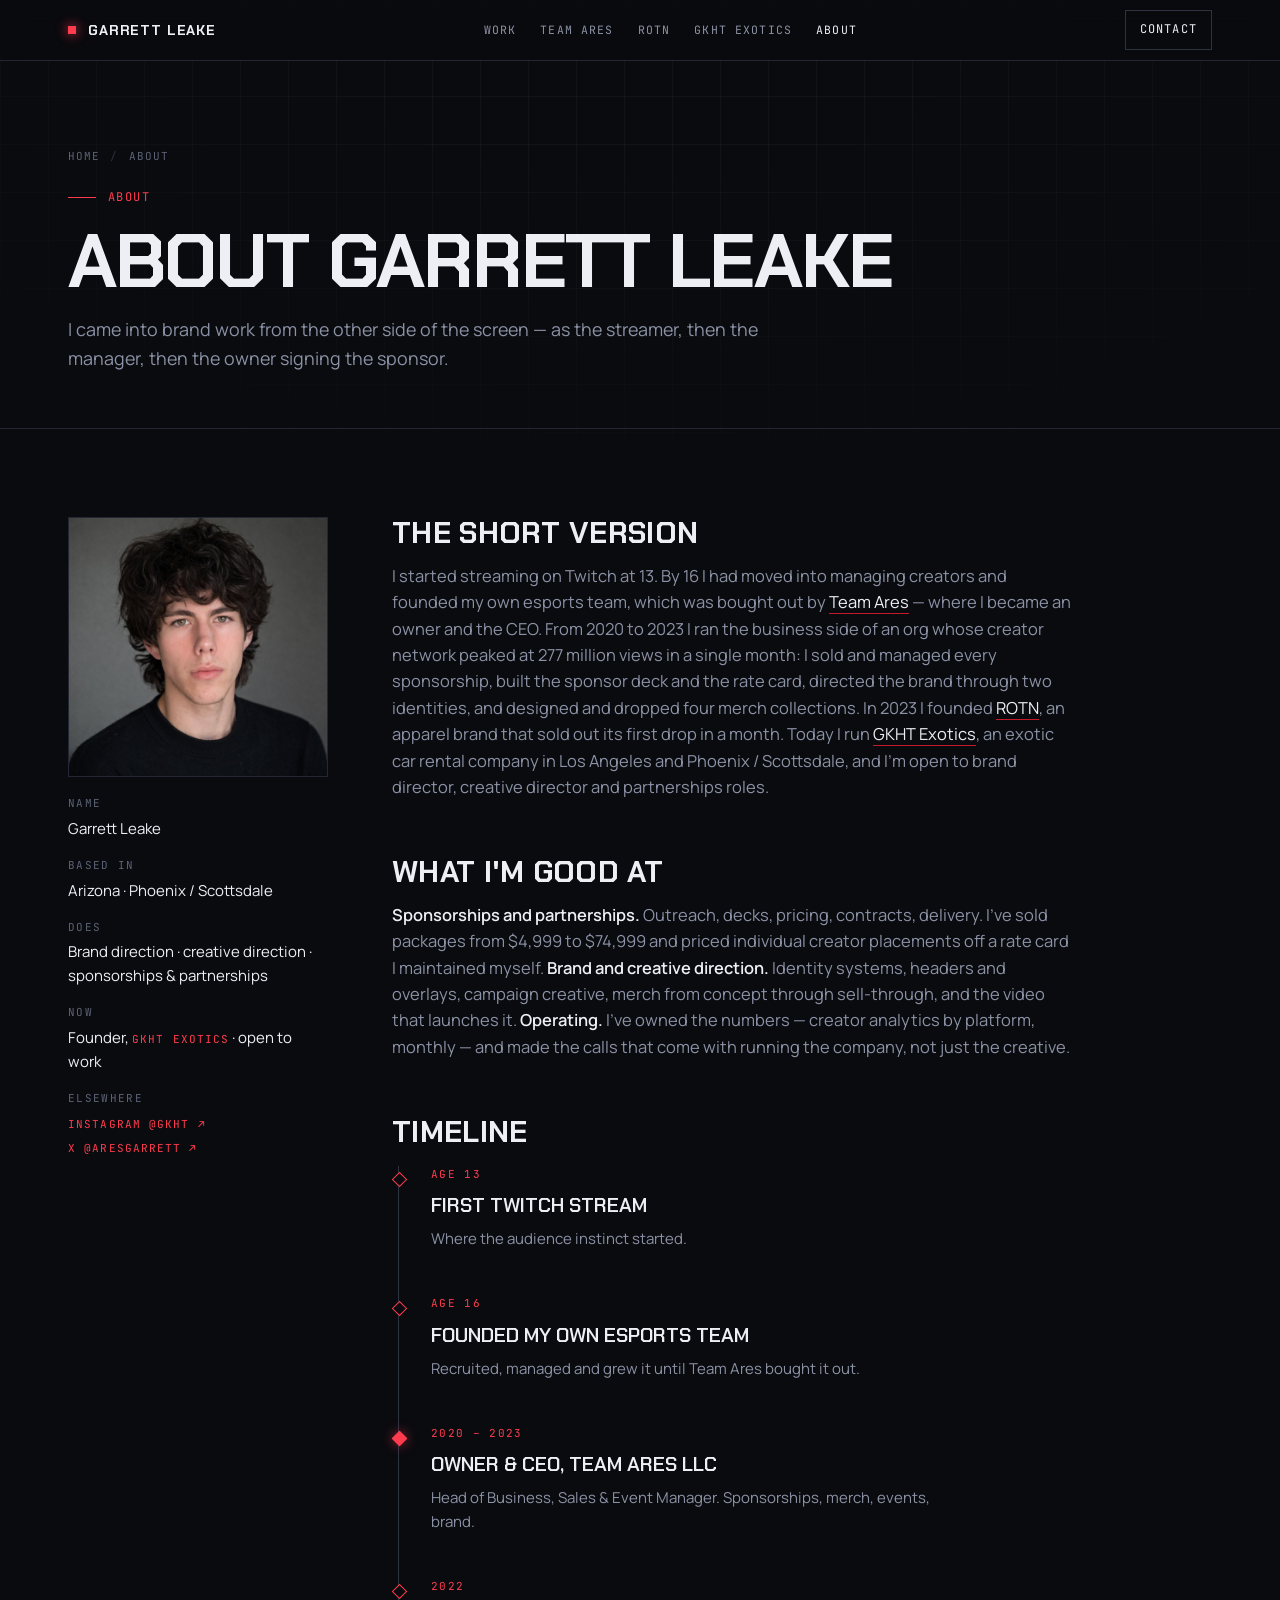
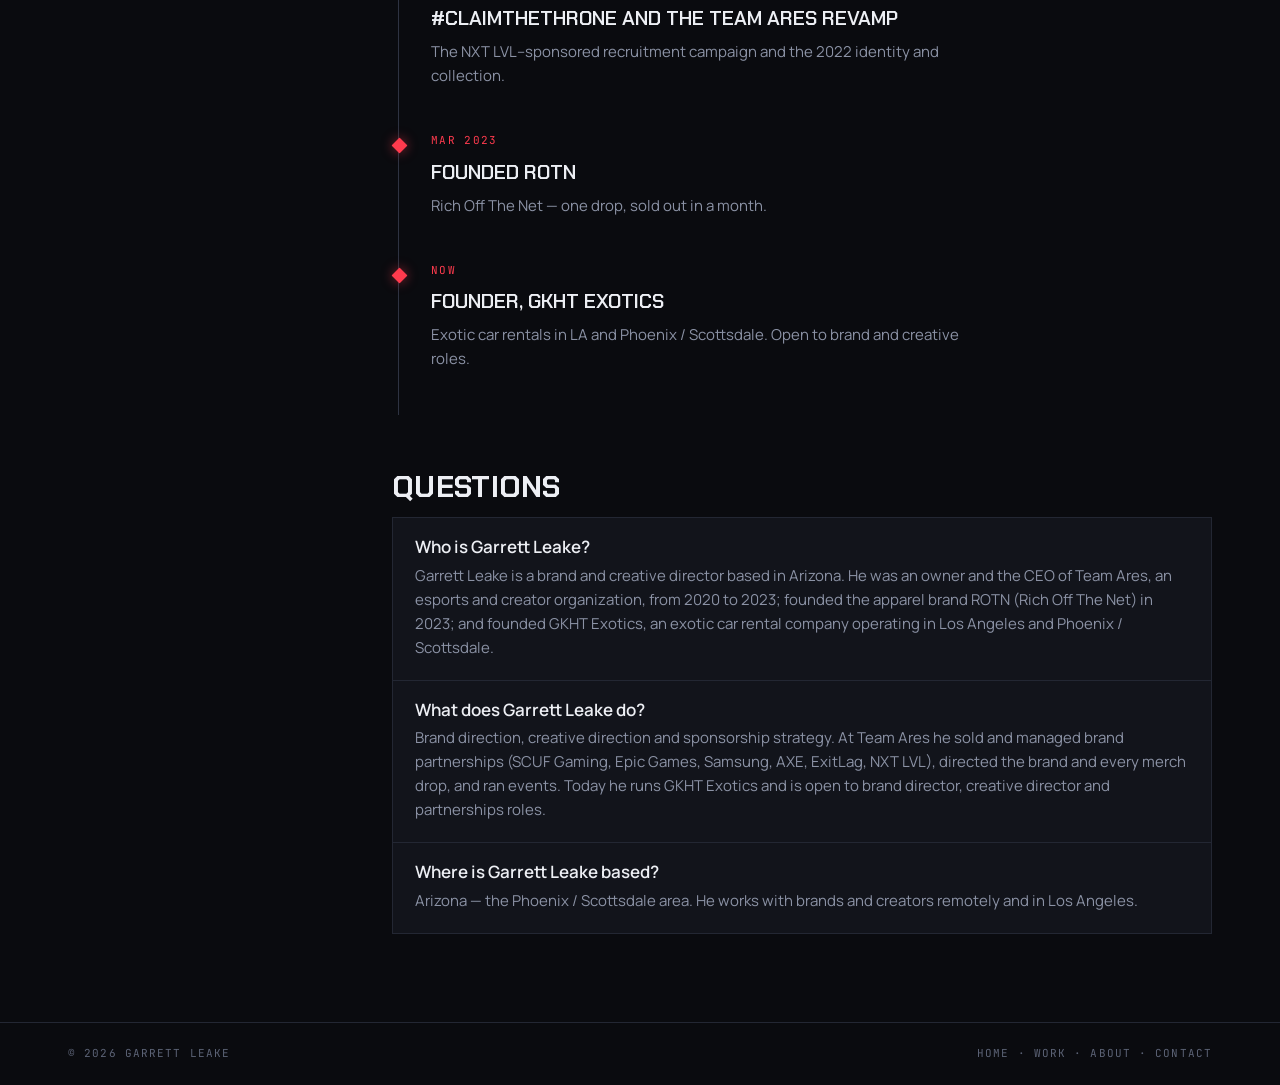
==== about/index.html @ 05ded7e9 "SEO pass: contact page rewrite + ContactPage schema, LinkedIn/Crunchbase in Person sameAs, GKHT site" ====
<!DOCTYPE html>
<html lang="en">
<head>
  <meta charset="UTF-8">
  <meta name="viewport" content="width=device-width, initial-scale=1.0, viewport-fit=cover">
  <title>About Garrett Leake — Brand Director, Arizona</title>
  <meta name="description" content="Garrett Leake streamed on Twitch at 13, founded an esports team at 16, and ran Team Ares as owner and CEO from 2020 to 2023. He runs GKHT Exotics from Arizona.">
  <link rel="canonical" href="https://garrettleake.com/about/">
  <meta name="theme-color" content="#0A0B0F">
  <meta name="color-scheme" content="dark">

  <link rel="icon" href="../favicon.ico" sizes="any">
  <link rel="icon" href="../favicon-32x32.png" type="image/png" sizes="32x32">
  <link rel="icon" href="../favicon-16x16.png" type="image/png" sizes="16x16">
  <link rel="apple-touch-icon" href="../apple-touch-icon.png" sizes="180x180">
  <link rel="manifest" href="../site.webmanifest">

  <meta property="og:title" content="About Garrett Leake — Brand Director, Arizona">
  <meta property="og:description" content="Garrett Leake streamed on Twitch at 13, founded an esports team at 16, and ran Team Ares as owner and CEO from 2020 to 2023. He runs GKHT Exotics from Arizona.">
  <meta property="og:type" content="website">
  <meta property="og:url" content="https://garrettleake.com/about/">
  <meta property="og:image" content="https://garrettleake.com/og-image.png">
  <meta property="og:image:width" content="1200">
  <meta property="og:image:height" content="630">
  <meta property="og:image:alt" content="Garrett Leake — Brand & Creative Director">
  <meta property="og:site_name" content="Garrett Leake">
  <meta name="twitter:card" content="summary_large_image">
  <meta name="twitter:image" content="https://garrettleake.com/og-image.png">
  <meta name="twitter:site" content="@aresgarrett">

  <link rel="preconnect" href="https://fonts.googleapis.com">
  <link rel="preconnect" href="https://fonts.gstatic.com" crossorigin>
  <link rel="stylesheet" href="https://fonts.googleapis.com/css2?family=Chakra+Petch:wght@500;600;700&family=Manrope:wght@400;500;600;700&family=JetBrains+Mono:wght@400;500&display=swap">
  <link rel="stylesheet" href="../styles.css">
  <script type="application/ld+json">{"@context": "https://schema.org", "@type": "Person", "@id": "https://garrettleake.com/#person", "name": "Garrett Leake", "url": "https://garrettleake.com/", "image": "https://garrettleake.com/img/garrett-leake.jpg", "jobTitle": "Brand & Creative Director", "description": "Garrett Leake is a brand and creative director from Arizona — former owner and CEO of Team Ares, founder of ROTN and GKHT Exotics. Open to work.", "worksFor": {"@type": "Organization", "name": "GKHT Exotics", "url": "https://gkhtexotics.com/"}, "alumniOf": {"@type": "Organization", "name": "Team Ares LLC"}, "address": {"@type": "PostalAddress", "addressRegion": "AZ", "addressCountry": "US"}, "email": "mailto:support@wolfpog.com", "knowsAbout": ["brand direction", "creative direction", "sponsorship management", "influencer marketing", "esports", "merchandise", "apparel", "creator networks", "Team Ares", "ROTN", "GKHT Exotics"], "sameAs": ["https://www.instagram.com/gkht/", "https://x.com/aresgarrett", "https://gkhtexotics.com/", "https://www.linkedin.com/in/garrett-leake-333968214/", "https://www.crunchbase.com/person/garrett-leake"], "homeLocation": {"@type": "Place", "name": "Scottsdale, Arizona"}}</script>
  <script type="application/ld+json">{"@context": "https://schema.org", "@type": "FAQPage", "mainEntity": [{"@type": "Question", "name": "Who is Garrett Leake?", "acceptedAnswer": {"@type": "Answer", "text": "Garrett Leake is a brand and creative director based in Arizona. He was an owner and the CEO of Team Ares, an esports and creator organization, from 2020 to 2023; founded the apparel brand ROTN (Rich Off The Net) in 2023; and founded GKHT Exotics, an exotic car rental company operating in Los Angeles and Phoenix / Scottsdale."}}, {"@type": "Question", "name": "What does Garrett Leake do?", "acceptedAnswer": {"@type": "Answer", "text": "Brand direction, creative direction and sponsorship strategy. At Team Ares he sold and managed brand partnerships (SCUF Gaming, Epic Games, Samsung, AXE, ExitLag, NXT LVL), directed the brand and every merch drop, and ran events. Today he runs GKHT Exotics and is open to brand director, creative director and partnerships roles."}}, {"@type": "Question", "name": "Where is Garrett Leake based?", "acceptedAnswer": {"@type": "Answer", "text": "Arizona — the Phoenix / Scottsdale area. He works with brands and creators remotely and in Los Angeles."}}]}</script>
  <script type="application/ld+json">{"@context": "https://schema.org", "@type": "BreadcrumbList", "itemListElement": [{"@type": "ListItem", "position": 1, "name": "Home", "item": "https://garrettleake.com/"}, {"@type": "ListItem", "position": 2, "name": "About", "item": "https://garrettleake.com/about/"}]}</script>
  </head>
<body>
<nav class="nav" aria-label="Primary">
  <div class="wrap">
    <a class="brand" href="../"><span class="dot"></span>Garrett Leake</a>
    <div class="nav-links">
      <a href="../work/">Work</a>
      <a href="../work/team-ares/">Team Ares</a>
      <a href="../work/rotn/">ROTN</a>
      <a href="../work/gkht-exotics/">GKHT Exotics</a>
      <a href="../about/" class="current">About</a>
    </div>
    <a class="nav-cta" href="../contact/">Contact</a>
  </div>
</nav>
<header class="page-hero">
  <div class="wrap">
    <nav class="crumbs" aria-label="Breadcrumb"><a href="../">Home</a> <span class="sep">/</span> <span aria-current="page">About</span></nav>
    <p class="eyebrow">About</p>
    <h1>About Garrett Leake</h1>
    <p class="intro">I came into brand work from the other side of the screen — as the streamer, then the manager, then the owner signing the sponsor.</p>
  </div>
</header>
<main class="page-body">
  <div class="wrap">

<div class="dossier">
  <aside class="rail">
    <figure class="portrait" id="portrait">
      <img src="../img/garrett-leake.jpg" alt="Garrett Leake — headshot" width="1200" height="1200" loading="lazy">
    </figure>
    <dl>
      <div><dt>Name</dt><dd>Garrett Leake</dd></div>
      <div><dt>Based in</dt><dd>Arizona · Phoenix / Scottsdale</dd></div>
      <div><dt>Does</dt><dd>Brand direction · creative direction · sponsorships &amp; partnerships</dd></div>
      <div><dt>Now</dt><dd>Founder, <a class="xlink" href="../work/gkht-exotics/">GKHT Exotics</a> · open to work</dd></div>
      <div><dt>Elsewhere</dt><dd><a class="xlink" href="https://www.instagram.com/gkht/" target="_blank" rel="me noopener">Instagram @gkht ↗</a><br><a class="xlink" href="https://x.com/aresgarrett" target="_blank" rel="me noopener">X @aresgarrett ↗</a></dd></div>
    </dl>
  </aside>
  <div class="prose">
    <h2>The short version</h2>
    <p>I started streaming on Twitch at 13. By 16 I had moved into managing creators and founded my own esports team, which was bought out by <a href="../work/team-ares/">Team Ares</a> — where I became an owner and the CEO. From 2020 to 2023 I ran the business side of an org whose creator network peaked at 277 million views in a single month: I sold and managed every sponsorship, built the sponsor deck and the rate card, directed the brand through two identities, and designed and dropped four merch collections. In 2023 I founded <a href="../work/rotn/">ROTN</a>, an apparel brand that sold out its first drop in a month. Today I run <a href="../work/gkht-exotics/">GKHT Exotics</a>, an exotic car rental company in Los Angeles and Phoenix / Scottsdale, and I'm open to brand director, creative director and partnerships roles.</p>

    <h2>What I'm good at</h2>
    <p><strong>Sponsorships and partnerships.</strong> Outreach, decks, pricing, contracts, delivery. I've sold packages from $4,999 to $74,999 and priced individual creator placements off a rate card I maintained myself. <strong>Brand and creative direction.</strong> Identity systems, headers and overlays, campaign creative, merch from concept through sell-through, and the video that launches it. <strong>Operating.</strong> I've owned the numbers — creator analytics by platform, monthly — and made the calls that come with running the company, not just the creative.</p>

    <h2>Timeline</h2>
    <div class="timeline">
      <div class="tl"><div class="y">Age 13</div><div class="h">First Twitch stream</div><p class="p">Where the audience instinct started.</p></div>
      <div class="tl"><div class="y">Age 16</div><div class="h">Founded my own esports team</div><p class="p">Recruited, managed and grew it until Team Ares bought it out.</p></div>
      <div class="tl major"><div class="y">2020 – 2023</div><div class="h">Owner &amp; CEO, Team Ares LLC</div><p class="p">Head of Business, Sales &amp; Event Manager. Sponsorships, merch, events, brand.</p></div>
      <div class="tl"><div class="y">2022</div><div class="h">#ClaimTheThrone and the Team Ares revamp</div><p class="p">The NXT LVL–sponsored recruitment campaign and the 2022 identity and collection.</p></div>
      <div class="tl major"><div class="y">Mar 2023</div><div class="h">Founded ROTN</div><p class="p">Rich Off The Net — one drop, sold out in a month.</p></div>
      <div class="tl major"><div class="y">Now</div><div class="h">Founder, GKHT Exotics</div><p class="p">Exotic car rentals in LA and Phoenix / Scottsdale. Open to brand and creative roles.</p></div>
    </div>

    <h2>Questions</h2>
    <div class="faq">
<div class="faq-item"><h3>Who is Garrett Leake?</h3><p>Garrett Leake is a brand and creative director based in Arizona. He was an owner and the CEO of Team Ares, an esports and creator organization, from 2020 to 2023; founded the apparel brand ROTN (Rich Off The Net) in 2023; and founded GKHT Exotics, an exotic car rental company operating in Los Angeles and Phoenix / Scottsdale.</p></div>
<div class="faq-item"><h3>What does Garrett Leake do?</h3><p>Brand direction, creative direction and sponsorship strategy. At Team Ares he sold and managed brand partnerships (SCUF Gaming, Epic Games, Samsung, AXE, ExitLag, NXT LVL), directed the brand and every merch drop, and ran events. Today he runs GKHT Exotics and is open to brand director, creative director and partnerships roles.</p></div>
<div class="faq-item"><h3>Where is Garrett Leake based?</h3><p>Arizona — the Phoenix / Scottsdale area. He works with brands and creators remotely and in Los Angeles.</p></div>
</div>
  </div>
</div>

  </div>
</main>
<footer>
  <div class="wrap">
    <span>© <span class="js-year">2026</span> Garrett Leake</span>
    <span><a href="../">Home</a> · <a href="../work/">Work</a> · <a href="../about/">About</a> · <a href="../contact/">Contact</a></span>
  </div>
</footer>
<script>
(function(){
  var lb=null;
  function openLB(src,cap){closeLB();lb=document.createElement('div');lb.className='lb';lb.setAttribute('role','dialog');lb.setAttribute('aria-label',cap||'Image');
    var im=new Image();im.src=src;im.alt=cap||'';var c=document.createElement('div');c.className='cap';c.textContent=cap||'';
    var x=document.createElement('button');x.className='x';x.textContent='CLOSE  ✕';x.type='button';lb.appendChild(im);lb.appendChild(c);lb.appendChild(x);
    lb.addEventListener('click',closeLB);document.body.appendChild(lb);document.body.style.overflow='hidden';x.focus();}
  function closeLB(){if(lb){lb.remove();lb=null;document.body.style.overflow='';}}
  document.addEventListener('click',function(e){var img=e.target.closest('img[data-lb]');if(img){e.preventDefault();openLB(img.currentSrc||img.src,img.getAttribute('data-lb'));}});
  document.addEventListener('keydown',function(e){if(e.key==='Escape')closeLB();});
  document.querySelectorAll('img[data-lb]').forEach(function(i){i.setAttribute('tabindex','0');i.setAttribute('role','button');
    i.addEventListener('keydown',function(e){if(e.key==='Enter'||e.key===' '){e.preventDefault();openLB(i.currentSrc||i.src,i.getAttribute('data-lb'));}});});
})();
</script>
<script>
(function(){var y=String(new Date().getFullYear());document.querySelectorAll('.js-year').forEach(function(el){if(el.textContent.trim()!==y)el.textContent=y;});})();
</script>
</body>
</html>
---- styles.css ----
:root{
    --bg:#0A0B0F;
    --bg-2:#0E1016;
    --surface:#12141B;
    --surface-2:#171A23;
    --line:#232733;
    --line-2:#2E3342;
    --text:#EDEFF4;
    --muted:#8B92A5;
    --dim:#5C6376;
    --accent:#FF3B4E;
    --accent-2:#C41A2C;
    --accent-ink:#1A0508;
    --display:"Chakra Petch",ui-sans-serif,system-ui,"Segoe UI",sans-serif;
    --body:"Manrope",ui-sans-serif,system-ui,"Segoe UI",Roboto,sans-serif;
    --mono:"JetBrains Mono",ui-monospace,SFMono-Regular,Menlo,Consolas,monospace;
    --gutter:clamp(16px,4vw,48px);
    --max:1240px;
    color-scheme:dark;
  }
  *{box-sizing:border-box}
  html{scroll-behavior:smooth}
  @media (prefers-reduced-motion:reduce){html{scroll-behavior:auto}}
  body{
    margin:0;background:var(--bg);color:var(--text);
    font-family:var(--body);font-size:16px;line-height:1.6;
    -webkit-font-smoothing:antialiased;overflow-x:hidden;
  }
  body::before{
    content:"";position:fixed;inset:0;pointer-events:none;z-index:0;
    background-image:
      linear-gradient(to right,rgba(255,255,255,.035) 1px,transparent 1px),
      linear-gradient(to bottom,rgba(255,255,255,.035) 1px,transparent 1px);
    background-size:48px 48px;
    mask-image:radial-gradient(ellipse 80% 60% at 50% 0%,#000 30%,transparent 100%);
    -webkit-mask-image:radial-gradient(ellipse 80% 60% at 50% 0%,#000 30%,transparent 100%);
  }
  a{color:inherit;text-decoration:none}
  img,svg,video{max-width:100%;display:block}
  h1,h2,h3,h4{margin:0;font-family:var(--display);line-height:1.05;text-wrap:balance}
  p{margin:0}
  .wrap{position:relative;z-index:1;max-width:var(--max);margin:0 auto;padding-inline:var(--gutter)}
  .mono{font-family:var(--mono);font-size:12px;letter-spacing:.08em;text-transform:uppercase}
  .eyebrow{font-family:var(--mono);font-size:12px;letter-spacing:.12em;text-transform:uppercase;color:var(--accent);display:flex;align-items:center;gap:12px}
  .eyebrow::before{content:"";width:28px;height:1px;background:var(--accent)}
  .num{font-family:var(--display);font-variant-numeric:tabular-nums;letter-spacing:-.01em}
  .xlink{font-family:var(--mono);font-size:11px;letter-spacing:.1em;text-transform:uppercase;color:var(--accent)}
  .xlink:hover{text-decoration:underline}
  :focus-visible{outline:2px solid var(--accent);outline-offset:3px;border-radius:2px}

  /* ---------- NAV ---------- */
  .nav{position:fixed;top:0;left:0;right:0;z-index:50;padding-top:env(safe-area-inset-top,0px);background:rgba(10,11,15,.72);backdrop-filter:blur(14px);-webkit-backdrop-filter:blur(14px);border-bottom:1px solid var(--line)}
  .nav .wrap{display:flex;align-items:center;justify-content:space-between;height:60px}
  .brand{display:flex;align-items:center;gap:12px;font-family:var(--display);font-weight:700;letter-spacing:.06em;text-transform:uppercase;font-size:14px}
  .brand .dot{width:8px;height:8px;background:var(--accent);box-shadow:0 0 12px var(--accent)}
  .nav-links{display:flex;gap:24px;font-family:var(--mono);font-size:11.5px;letter-spacing:.1em;text-transform:uppercase;color:var(--muted)}
  .nav-links a:hover{color:var(--text)}
  .nav-cta{font-family:var(--mono);font-size:12px;letter-spacing:.1em;text-transform:uppercase;padding:9px 14px;border:1px solid var(--line-2);color:var(--text);transition:border-color .2s,background .2s,color .2s}
  .nav-cta:hover{background:var(--accent);color:var(--accent-ink);border-color:var(--accent)}
  @media (max-width:900px){.nav-links{display:none}}

  /* ---------- HERO ---------- */
  .hero{position:relative;padding-top:calc(60px + env(safe-area-inset-top,0px));overflow:hidden}
  .hero canvas{position:absolute;inset:0;width:100%;height:100%;z-index:0;opacity:.9}
  .hero .glow{position:absolute;z-index:0;left:50%;top:38%;width:70vw;height:70vw;max-width:900px;max-height:900px;transform:translate(-50%,-50%);background:radial-gradient(circle,rgba(255,59,78,.14) 0%,rgba(255,59,78,.05) 30%,transparent 62%);pointer-events:none;filter:blur(10px)}
  .hero .wrap{position:relative;z-index:1;padding-block:clamp(56px,10vh,120px) clamp(40px,6vh,72px)}
  .hero-top{display:flex;justify-content:space-between;align-items:flex-start;gap:24px;flex-wrap:wrap}
  .hero-tag{font-family:var(--mono);font-size:12px;letter-spacing:.12em;text-transform:uppercase;color:var(--muted);display:flex;gap:18px;flex-wrap:wrap}
  .hero-tag span{display:flex;align-items:center;gap:8px}
  .live{width:7px;height:7px;border-radius:50%;background:var(--accent);box-shadow:0 0 10px var(--accent);animation:pulse 2s infinite}
  @keyframes pulse{0%,100%{opacity:1}50%{opacity:.35}}
  @media (prefers-reduced-motion:reduce){.live{animation:none}}
  .hero h1{margin-top:28px;font-size:clamp(56px,12.5vw,168px);font-weight:700;text-transform:uppercase;letter-spacing:-.025em;line-height:.9}
  .hero h1 .l2{display:block;color:transparent;-webkit-text-stroke:1.5px var(--text)}
  .hero-sub{margin-top:32px;display:grid;grid-template-columns:1.2fr .8fr;gap:32px;align-items:end}
  .hero-role{font-family:var(--display);font-size:clamp(18px,2.3vw,28px);font-weight:600;letter-spacing:.02em;text-transform:uppercase;color:var(--accent)}
  .hero-lede{margin-top:14px;max-width:56ch;color:var(--muted);font-size:17px}
  .hero-cta{margin-top:26px;display:flex;gap:12px;flex-wrap:wrap}
  .btn{display:inline-flex;align-items:center;gap:10px;font-family:var(--mono);font-size:12px;letter-spacing:.12em;text-transform:uppercase;padding:14px 20px;border:1px solid var(--line-2);color:var(--text);transition:.2s}
  .btn:hover{border-color:var(--text)}
  .btn.primary{background:var(--accent);color:var(--accent-ink);border-color:var(--accent)}
  .btn.primary:hover{background:#FF6B7A;border-color:#FF6B7A}
  .btn svg{width:14px;height:14px}
  .hud{position:relative;border:1px solid var(--line);background:rgba(18,20,27,.7);backdrop-filter:blur(6px);padding:20px 22px;font-family:var(--mono);font-size:12px;letter-spacing:.06em;text-transform:uppercase;color:var(--muted)}
  .hud::before,.hud::after,.hud .c1,.hud .c2{content:"";position:absolute;width:12px;height:12px;border-color:var(--accent);border-style:solid}
  .hud::before{top:-1px;left:-1px;border-width:1px 0 0 1px}
  .hud::after{top:-1px;right:-1px;border-width:1px 1px 0 0}
  .hud .c1{bottom:-1px;left:-1px;border-width:0 0 1px 1px}
  .hud .c2{bottom:-1px;right:-1px;border-width:0 1px 1px 0}
  .hud dl{display:grid;grid-template-columns:auto 1fr;gap:10px 18px;margin:0}
  .hud dt{color:var(--dim)}
  .hud dd{margin:0;color:var(--text)}
  .hud dd.ok{color:var(--accent)}
  @media (max-width:860px){.hero-sub{grid-template-columns:1fr}}

  /* ---------- TICKER ---------- */
  .ticker{border-top:1px solid var(--line);border-bottom:1px solid var(--line);background:var(--bg-2);overflow:hidden;position:relative;z-index:1}
  .ticker-track{display:flex;width:max-content;animation:scroll 52s linear infinite}
  .ticker:hover .ticker-track{animation-play-state:paused}
  @media (prefers-reduced-motion:reduce){.ticker-track{animation:none;flex-wrap:wrap;width:auto}}
  .ticker-item{display:flex;align-items:baseline;gap:10px;padding:16px 36px;border-right:1px solid var(--line);white-space:nowrap}
  .ticker-item .num{font-size:22px;font-weight:700;color:var(--text)}
  .ticker-item .lab{font-family:var(--mono);font-size:11px;letter-spacing:.1em;text-transform:uppercase;color:var(--muted)}
  @keyframes scroll{from{transform:translateX(0)}to{transform:translateX(-50%)}}

  /* ---------- SECTIONS ---------- */
  section.block{padding-block:clamp(72px,10vw,128px);border-bottom:1px solid var(--line);position:relative;z-index:1}
  .sec-head{display:grid;grid-template-columns:1fr;gap:18px;margin-bottom:clamp(36px,5vw,64px)}
  .sec-head h2{font-size:clamp(34px,5.4vw,64px);font-weight:700;text-transform:uppercase;letter-spacing:-.02em}
  .sec-head .intro{max-width:62ch;color:var(--muted);font-size:17px}
  .dossier{display:grid;grid-template-columns:260px 1fr;gap:clamp(28px,5vw,72px)}
  .rail{position:sticky;top:calc(84px + env(safe-area-inset-top,0px));align-self:start}
  .rail dl{margin:0;display:grid;gap:16px}
  .rail dt{font-family:var(--mono);font-size:11px;letter-spacing:.12em;text-transform:uppercase;color:var(--dim)}
  .rail dd{margin:4px 0 0;font-size:15px;color:var(--text)}
  .rail .tags{display:flex;flex-wrap:wrap;gap:6px;margin-top:6px}
  .tag{font-family:var(--mono);font-size:11px;letter-spacing:.06em;padding:5px 9px;border:1px solid var(--line-2);color:var(--muted);text-transform:uppercase}
  .rail .thumb{margin-top:6px;border:1px solid var(--line);width:160px;height:auto}
  @media (max-width:900px){.dossier{grid-template-columns:1fr}.rail{position:static}}
  .sub-h{font-family:var(--display);font-size:22px;font-weight:600;text-transform:uppercase;letter-spacing:.01em;display:flex;align-items:baseline;justify-content:space-between;gap:16px;flex-wrap:wrap;margin:0 0 16px}
  .sub-h span{font-family:var(--mono);font-size:11px;letter-spacing:.1em;color:var(--muted);font-weight:400}
  .stack{display:grid;gap:clamp(40px,6vw,72px)}

  /* about */
  .about-grid{display:grid;grid-template-columns:1fr 1fr;gap:clamp(28px,5vw,72px);align-items:start}
  .about-grid .lead{font-size:clamp(20px,2.4vw,28px);font-weight:500;line-height:1.35;letter-spacing:-.01em}
  .about-grid .body{display:grid;gap:18px;color:var(--muted);font-size:16.5px;max-width:60ch}
  .about-grid .body strong{color:var(--text);font-weight:600}
  @media (max-width:860px){.about-grid{grid-template-columns:1fr}}
  .path{margin-top:clamp(40px,6vw,72px);display:grid;grid-template-columns:repeat(4,1fr);border:1px solid var(--line);background:var(--surface)}
  .path div{padding:22px 22px 24px;border-right:1px solid var(--line)}
  .path div:last-child{border-right:0}
  .path .k{font-family:var(--mono);font-size:11px;letter-spacing:.12em;text-transform:uppercase;color:var(--accent)}
  .path .v{margin-top:10px;font-family:var(--display);font-size:20px;font-weight:600;text-transform:uppercase;line-height:1.15}
  .path .d{margin-top:8px;color:var(--muted);font-size:14px}
  @media (max-width:860px){.path{grid-template-columns:1fr 1fr}.path div:nth-child(2){border-right:0}.path div:nth-child(-n+2){border-bottom:1px solid var(--line)}}
  @media (max-width:480px){.path{grid-template-columns:1fr}.path div{border-right:0;border-bottom:1px solid var(--line)}.path div:last-child{border-bottom:0}}

  /* stats */
  .stats{display:grid;grid-template-columns:repeat(4,1fr);gap:1px;background:var(--line);border:1px solid var(--line)}
  .stat{background:var(--surface);padding:26px 24px 24px;position:relative;overflow:hidden}
  .stat .num{font-size:clamp(30px,3.4vw,44px);font-weight:700;line-height:1;color:var(--text)}
  .stat .num em{font-style:normal;color:var(--accent)}
  .stat .lab{margin-top:10px;font-family:var(--mono);font-size:11px;letter-spacing:.12em;text-transform:uppercase;color:var(--muted)}
  .stat .src{margin-top:4px;font-size:12px;color:var(--dim)}
  .stat.hero-stat{grid-column:span 2;background:linear-gradient(135deg,rgba(255,59,78,.10),rgba(255,59,78,0) 60%),var(--surface)}
  .stat.hero-stat .num{font-size:clamp(52px,6.5vw,88px)}
  @media (max-width:900px){.stats{grid-template-columns:repeat(2,1fr)}}
  @media (max-width:480px){.stats{grid-template-columns:1fr}.stat.hero-stat{grid-column:span 1}}
  .platforms{margin-top:14px;display:grid;grid-template-columns:repeat(5,1fr);gap:14px}
  .plat{border:1px solid var(--line);background:var(--surface);padding:18px}
  .plat .p{font-family:var(--mono);font-size:11px;letter-spacing:.12em;text-transform:uppercase;color:var(--muted);display:flex;align-items:center;gap:8px}
  .plat .p i{width:8px;height:8px;display:inline-block;border-radius:50%}
  .plat .n{margin-top:10px;font-size:30px;font-weight:700;line-height:1}
  .plat .m{margin-top:8px;font-size:13px;color:var(--muted)}
  @media (max-width:900px){.platforms{grid-template-columns:repeat(3,1fr)}}
  @media (max-width:560px){.platforms{grid-template-columns:1fr 1fr}}
  .exhibit{margin-top:14px;border:1px solid var(--line);background:var(--surface);display:grid;grid-template-columns:1.25fr .75fr;align-items:stretch}
  .exhibit img{width:100%;height:100%;object-fit:contain;background:#0B0C10;border-right:1px solid var(--line);cursor:zoom-in}
  .exhibit .cap{padding:24px}
  .exhibit .cap h3{font-size:20px;font-weight:600;text-transform:uppercase}
  .exhibit .cap p{margin-top:10px;color:var(--muted);font-size:14.5px}
  .exhibit .cap .kv{margin-top:16px;display:grid;grid-template-columns:1fr 1fr;gap:10px 16px}
  .exhibit .cap .kv div{border-top:1px solid var(--line);padding-top:8px}
  .exhibit .cap .kv .n{font-size:22px;font-weight:700}
  .exhibit .cap .kv .l{font-family:var(--mono);font-size:10px;letter-spacing:.1em;text-transform:uppercase;color:var(--dim);margin-top:3px}
  @media (max-width:860px){.exhibit{grid-template-columns:1fr}.exhibit img{border-right:0;border-bottom:1px solid var(--line)}}

  /* partners */
  .partners{border-top:1px solid var(--line)}
  .partner{display:grid;grid-template-columns:210px 1.5fr .8fr auto;gap:24px;align-items:start;padding:26px 0;border-bottom:1px solid var(--line);transition:background .2s}
  .partner:hover{background:rgba(255,255,255,.015)}
  .partner .name{font-family:var(--display);font-size:20px;font-weight:700;text-transform:uppercase;letter-spacing:.01em;line-height:1.2}
  .partner .what{color:var(--muted);font-size:15px;max-width:48ch}
  .partner .when{font-family:var(--mono);font-size:11px;letter-spacing:.1em;text-transform:uppercase;color:var(--dim)}
  .partner .plinks{display:grid;gap:6px;justify-items:end;white-space:nowrap}
  @media (max-width:860px){.partner{grid-template-columns:1fr;gap:8px}.partner .plinks{justify-items:start}}
  .logos{margin-top:28px;display:flex;flex-wrap:wrap;gap:10px;align-items:center}
  .logos .l{font-family:var(--display);font-size:14px;font-weight:600;letter-spacing:.05em;text-transform:uppercase;padding:9px 12px;border:1px solid var(--line-2);color:var(--text)}
  .logos .k{font-family:var(--mono);font-size:11px;letter-spacing:.12em;text-transform:uppercase;color:var(--dim);margin-right:8px}
  .campaign{margin-top:56px;display:grid;grid-template-columns:1fr 1fr;border:1px solid var(--line);background:var(--surface)}
  .campaign .media{position:relative;border-right:1px solid var(--line)}
  .campaign .media img{width:100%;height:100%;object-fit:cover;aspect-ratio:16/9}
  .campaign .media .play{position:absolute;inset:0;display:flex;align-items:center;justify-content:center}
  .campaign .media .play span{width:64px;height:64px;border-radius:50%;background:rgba(10,11,15,.7);border:1px solid rgba(255,255,255,.3);display:grid;place-items:center;backdrop-filter:blur(4px);transition:.2s}
  .campaign .media:hover .play span{background:var(--accent);border-color:var(--accent)}
  .campaign .media .play svg{width:22px;height:22px;margin-left:3px}
  .campaign .body{padding:26px}
  .campaign .body h3{font-size:24px;font-weight:700;text-transform:uppercase}
  .campaign .body p{margin-top:10px;color:var(--muted);font-size:15px}
  .campaign .facts{margin-top:18px;display:grid;grid-template-columns:repeat(3,1fr);gap:12px}
  .campaign .facts div{border-top:1px solid var(--line);padding-top:10px}
  .campaign .facts .n{font-size:24px;font-weight:700}
  .campaign .facts .l{font-family:var(--mono);font-size:10px;letter-spacing:.1em;text-transform:uppercase;color:var(--dim);margin-top:3px}
  .campaign .body .row{margin-top:18px;display:flex;gap:16px;flex-wrap:wrap}
  @media (max-width:860px){.campaign{grid-template-columns:1fr}.campaign .media{border-right:0;border-bottom:1px solid var(--line)}}
  .packages{margin-top:56px;border:1px solid var(--line);background:var(--surface);padding:22px 24px}
  .packages .head{display:flex;justify-content:space-between;align-items:baseline;gap:16px;flex-wrap:wrap}
  .packages .head h3{font-size:16px;font-weight:600;text-transform:uppercase;letter-spacing:.04em}
  .packages .head span{font-family:var(--mono);font-size:11px;letter-spacing:.1em;text-transform:uppercase;color:var(--dim)}
  .packages .rows{margin-top:14px;display:grid;grid-template-columns:repeat(3,1fr);gap:1px;background:var(--line);border:1px solid var(--line)}
  .packages .row{background:var(--surface-2);padding:14px 16px}
  .packages .row .price{font-size:24px;font-weight:700;color:var(--accent);line-height:1}
  .packages .row .t{margin-top:4px;font-family:var(--mono);font-size:10px;letter-spacing:.12em;text-transform:uppercase;color:var(--muted)}
  .packages .row .d{margin-top:8px;font-size:13px;color:var(--muted)}
  .packages .foot{margin-top:12px;font-size:13px;color:var(--dim);font-family:var(--mono);letter-spacing:.03em}
  @media (max-width:760px){.packages .rows{grid-template-columns:1fr}}

  /* gallery / work */
  .work{display:grid;grid-template-columns:repeat(6,1fr);gap:14px}
  .tile{position:relative;border:1px solid var(--line);background:var(--surface);display:flex;flex-direction:column;justify-content:flex-end;padding:14px;min-height:120px;overflow:hidden;cursor:zoom-in}
  .tile img{position:absolute;inset:0;width:100%;height:100%;object-fit:cover;transition:transform .5s ease}
  .tile:hover img{transform:scale(1.03)}
  .tile.contain img{object-fit:contain;background:var(--surface)}
  .tile::after{content:"";position:absolute;inset:0;background:linear-gradient(to top,rgba(10,11,15,.85) 0%,rgba(10,11,15,0) 45%);pointer-events:none}
  .tile.w3{grid-column:span 3;aspect-ratio:16/9}
  .tile.w3h{grid-column:span 3;aspect-ratio:3/1}
  .tile.w2{grid-column:span 2;aspect-ratio:16/10}
  .tile.w4{grid-column:span 4;aspect-ratio:2/1}
  .tile.sq{grid-column:span 2;aspect-ratio:1}
  .tile.tall{grid-column:span 2;aspect-ratio:3/4}
  .tile.wide{grid-column:span 6;aspect-ratio:2.6/1}
  .tile .k{font-family:var(--mono);font-size:11px;letter-spacing:.12em;text-transform:uppercase;color:var(--accent);position:relative;z-index:1}
  .tile .t{font-family:var(--display);font-size:15px;font-weight:600;text-transform:uppercase;margin-top:4px;position:relative;z-index:1;text-shadow:0 1px 8px rgba(0,0,0,.8)}
  .tile .ph{position:absolute;top:14px;right:14px;z-index:1;font-family:var(--mono);font-size:10px;letter-spacing:.1em;text-transform:uppercase;color:var(--dim);border:1px solid var(--line);padding:3px 6px;background:rgba(10,11,15,.6)}
  .tile.empty{border-style:dashed;cursor:default}
  @media (max-width:860px){.work{grid-template-columns:repeat(2,1fr)}.tile.w3,.tile.w3h,.tile.w2,.tile.w4,.tile.sq,.tile.tall,.tile.wide{grid-column:span 2}.tile.tall{aspect-ratio:4/3}.tile.wide,.tile.w3h{aspect-ratio:16/9}.tile.w4{aspect-ratio:16/9}.tile.sq{aspect-ratio:1}}
  @media (max-width:560px){.work{grid-template-columns:1fr}.tile.w3,.tile.w3h,.tile.w2,.tile.w4,.tile.sq,.tile.tall,.tile.wide{grid-column:span 1}}

  /* merch teasers with red glow */
  .teasers-wrap{position:relative}
  .teasers-glow{position:absolute;inset:-12% 0;z-index:0;pointer-events:none;
    background:radial-gradient(ellipse 60% 70% at 28% 60%,rgba(255,59,78,.28),transparent 65%),radial-gradient(ellipse 60% 70% at 72% 60%,rgba(255,59,78,.28),transparent 65%);filter:blur(28px)}
  #merch{overflow:hidden}
  .teasers-wrap .sub-h,.teasers{position:relative;z-index:1}
  .teasers{display:grid;grid-template-columns:minmax(0,1fr) minmax(0,1fr);gap:18px}
  .vid.glow{border-color:rgba(255,59,78,.45);box-shadow:0 0 0 1px rgba(255,59,78,.15),0 20px 60px rgba(255,59,78,.18),0 0 40px rgba(255,59,78,.12)}
  .vid.glow .frame .play span{border-color:rgba(255,59,78,.6)}
  .vid.glow .meta h4{font-size:18px}
  @media (max-width:760px){.teasers{grid-template-columns:1fr}}
  .sub-h2{font-size:17px;margin-bottom:12px}

  /* lead row: video + one image, equal height */
  .lead-row{display:grid;grid-template-columns:minmax(0,1fr) minmax(0,1fr);gap:14px;align-items:stretch}
  .lead-row>*{min-width:0}
  .lead-row .vid.lead{display:flex;flex-direction:column}
  .lead-row .vid.lead .frame{aspect-ratio:16/9}
  .tile.fill{aspect-ratio:auto;min-height:220px}
  .work.cols4{grid-template-columns:repeat(4,1fr)}
  .work.cols4 .tile.sq{grid-column:auto;aspect-ratio:1}
  @media (max-width:860px){.lead-row{grid-template-columns:1fr}.tile.fill{aspect-ratio:16/9;min-height:0;max-width:100%}.work.cols4{grid-template-columns:1fr 1fr}}
  @media (max-width:560px){.work.cols4{grid-template-columns:1fr}}
  .campaign .media .frame{position:relative;aspect-ratio:16/9;background:#000;min-height:100%}
  .campaign .media .frame img,.campaign .media .frame video{position:absolute;inset:0;width:100%;height:100%;object-fit:cover}
  .campaign .media{overflow:hidden;min-width:0}
  .campaign .media .frame .play{position:absolute;inset:0;display:flex;align-items:center;justify-content:center;background:transparent;border:0;padding:0;margin:0;width:100%;height:100%;cursor:pointer}
  .campaign .media .frame .play span{width:64px;height:64px;border-radius:50%;background:rgba(10,11,15,.7);border:1px solid rgba(255,255,255,.3);display:grid;place-items:center;backdrop-filter:blur(4px);transition:.2s}
  .campaign .media .frame .play:hover span{background:var(--accent);border-color:var(--accent)}
  .campaign .media .frame .play svg{width:22px;height:22px;margin-left:3px}

  /* video slots */
  .vids{display:grid;grid-template-columns:1fr 1fr;gap:14px}
  .vid{border:1px solid var(--line);background:var(--surface);overflow:hidden}
  .vid .frame{position:relative;aspect-ratio:16/9;background:#000}
  .vid.feature .frame{aspect-ratio:21/9}
  .vid.feature{grid-column:1 / -1}
  .vid .frame img,.vid .frame video{position:absolute;inset:0;width:100%;height:100%;object-fit:cover}
  .vid .frame .play{position:absolute;inset:0;display:flex;align-items:center;justify-content:center;cursor:pointer;background:transparent;border:0;padding:0;margin:0;width:100%;height:100%}
  .vid .frame .play span{width:72px;height:72px;border-radius:50%;background:rgba(10,11,15,.7);border:1px solid rgba(255,255,255,.3);display:grid;place-items:center;backdrop-filter:blur(4px);transition:.2s}
  .vid .frame .play:hover span{background:var(--accent);border-color:var(--accent)}
  .vid .frame .play svg{width:24px;height:24px;margin-left:3px}
  .vid .frame .soon{position:absolute;left:14px;top:14px;font-family:var(--mono);font-size:10px;letter-spacing:.12em;text-transform:uppercase;color:var(--text);background:rgba(10,11,15,.7);border:1px solid var(--line-2);padding:4px 8px}
  .vid .meta{padding:16px 18px;display:flex;justify-content:space-between;align-items:baseline;gap:12px;flex-wrap:wrap}
  .vid .meta h4{font-size:16px;font-weight:600;text-transform:uppercase}
  .vid .meta p{font-size:13px;color:var(--muted);margin-top:2px}
  @media (max-width:760px){.vids{grid-template-columns:1fr}}

  /* roster */
  .roster{display:grid;grid-template-columns:1fr 1fr;gap:14px}
  .roster-card{border:1px solid var(--line);background:var(--surface);padding:22px}
  .roster-card h3{font-size:18px;font-weight:600;text-transform:uppercase;letter-spacing:.02em;display:flex;justify-content:space-between;align-items:baseline;gap:12px}
  .roster-card h3 span{font-family:var(--mono);font-size:11px;letter-spacing:.1em;color:var(--muted);font-weight:400}
  .roster-card .names{margin-top:14px;display:flex;flex-wrap:wrap;gap:6px}
  .roster-card .names span{font-family:var(--mono);font-size:11px;letter-spacing:.06em;text-transform:uppercase;padding:6px 9px;border:1px solid var(--line-2);color:var(--muted)}
  .roster-card .names span.big{color:var(--text);border-color:var(--accent-2)}
  .roster-card .reach{margin-top:16px;display:grid;grid-template-columns:repeat(3,1fr);gap:10px}
  .roster-card .reach div{border-top:1px solid var(--line);padding-top:10px}
  .roster-card .reach .n{font-size:22px;font-weight:700}
  .roster-card .reach .l{font-family:var(--mono);font-size:10px;letter-spacing:.1em;text-transform:uppercase;color:var(--dim);margin-top:4px}
  @media (max-width:760px){.roster{grid-template-columns:1fr}}

  /* timeline */
  .timeline{display:grid;gap:0;border-left:1px solid var(--line-2);margin-left:6px}
  .tl{position:relative;padding:0 0 30px 32px}
  .tl::before{content:"";position:absolute;left:-5px;top:8px;width:9px;height:9px;background:var(--bg);border:1px solid var(--accent);transform:rotate(45deg)}
  .tl.major::before{background:var(--accent);box-shadow:0 0 12px rgba(255,59,78,.6)}
  .tl .y{font-family:var(--mono);font-size:11px;letter-spacing:.12em;text-transform:uppercase;color:var(--accent)}
  .tl .h{margin-top:6px;font-family:var(--display);font-size:20px;font-weight:600;text-transform:uppercase}
  .tl .p{margin-top:6px;color:var(--muted);font-size:15px;max-width:60ch}

  /* other work */
  .side{display:grid;grid-template-columns:1fr 1fr;gap:14px}
  .side.three{grid-template-columns:repeat(3,1fr)}
  .side-card .mini{display:grid;grid-template-columns:repeat(3,1fr);gap:10px;margin-top:6px}
  .side-card .mini div{border-top:1px solid var(--line);padding-top:8px}
  .side-card .mini .n{font-size:22px;font-weight:700}
  .side-card .mini .l{font-family:var(--mono);font-size:10px;letter-spacing:.1em;text-transform:uppercase;color:var(--dim);margin-top:3px}
  @media (max-width:1000px){.side.three{grid-template-columns:1fr 1fr}}
  .side-card{border:1px solid var(--line);background:var(--surface);padding:26px;display:grid;gap:12px;align-content:start}
  .side-card h3{font-size:24px;font-weight:700;text-transform:uppercase}
  .side-card p{color:var(--muted);font-size:15px}
  @media (max-width:760px){.side,.side.three{grid-template-columns:1fr}}

  /* contact */
  .contact{padding-block:clamp(72px,10vw,128px);position:relative;z-index:1;overflow:hidden}
  .contact .wrap{display:grid;grid-template-columns:1.2fr .8fr;gap:clamp(28px,5vw,72px);align-items:end}
  .contact h2{font-size:clamp(44px,8vw,112px);font-weight:700;text-transform:uppercase;letter-spacing:-.03em;line-height:.92}
  .contact h2 span{color:transparent;-webkit-text-stroke:1.5px var(--accent)}
  .contact p{margin-top:22px;color:var(--muted);max-width:48ch;font-size:17px}
  .links{display:grid;gap:1px;background:var(--line);border:1px solid var(--line)}
  .links a{display:flex;justify-content:space-between;align-items:center;background:var(--surface);padding:18px 20px;font-family:var(--mono);font-size:12px;letter-spacing:.1em;text-transform:uppercase;transition:.2s}
  .links a span:last-child{color:var(--muted)}
  .links a:hover{background:var(--accent);color:var(--accent-ink)}
  .links a:hover span:last-child{color:var(--accent-ink)}
  @media (max-width:860px){.contact .wrap{grid-template-columns:1fr}}
  footer{border-top:1px solid var(--line);position:relative;z-index:1}
  footer .wrap{display:flex;justify-content:space-between;gap:16px;flex-wrap:wrap;padding-block:22px;font-family:var(--mono);font-size:11px;letter-spacing:.1em;text-transform:uppercase;color:var(--dim)}

  /* lightbox */
  .lb{position:fixed;inset:0;z-index:100;background:rgba(6,7,10,.94);display:flex;align-items:center;justify-content:center;padding:24px;cursor:zoom-out}
  .lb img{max-width:min(96vw,1400px);max-height:88vh;width:auto;height:auto;object-fit:contain;border:1px solid var(--line-2)}
  .lb .cap{position:absolute;left:0;right:0;bottom:calc(18px + env(safe-area-inset-bottom,0px));text-align:center;font-family:var(--mono);font-size:11px;letter-spacing:.12em;text-transform:uppercase;color:var(--muted)}
  .lb .x{position:absolute;top:calc(16px + env(safe-area-inset-top,0px));right:20px;font-family:var(--mono);font-size:12px;letter-spacing:.12em;color:var(--text);border:1px solid var(--line-2);padding:8px 12px;background:rgba(10,11,15,.6)}

  /* ---------- subpages ---------- */
  .page-hero{position:relative;z-index:1;padding-top:calc(60px + env(safe-area-inset-top,0px));border-bottom:1px solid var(--line)}
  .page-hero .wrap{padding-block:clamp(48px,7vw,88px) clamp(36px,5vw,56px)}
  .page-hero h1{margin-top:18px;font-size:clamp(38px,6.4vw,76px);font-weight:700;text-transform:uppercase;letter-spacing:-.025em;line-height:.95}
  .page-hero .intro{margin-top:18px;max-width:64ch;color:var(--muted);font-size:clamp(16px,1.4vw,19px)}
  .crumbs{font-family:var(--mono);font-size:11px;letter-spacing:.1em;text-transform:uppercase;color:var(--dim);display:flex;gap:10px;flex-wrap:wrap}
  .crumbs a:hover{color:var(--text)}
  .crumbs .sep{color:var(--line-2)}
  .crumbs+.eyebrow{margin-top:22px}
  .page-body{position:relative;z-index:1;padding-block:clamp(48px,7vw,88px)}
  .prose{min-width:0}
  .prose h2{font-size:clamp(22px,2.6vw,30px);font-weight:700;text-transform:uppercase;letter-spacing:.01em;margin:clamp(36px,5vw,56px) 0 14px}
  .prose h2:first-child{margin-top:0}
  .prose p{max-width:68ch;color:var(--muted);font-size:16.5px;margin:0 0 14px}
  .prose p strong{color:var(--text);font-weight:600}
  .prose p a:not(.xlink){color:var(--text);border-bottom:1px solid var(--accent-2)}
  .prose p a:not(.xlink):hover{color:var(--accent)}
  .prose .fine{font-size:13px;color:var(--dim);font-family:var(--mono);letter-spacing:.02em;max-width:none}
  .prose .stats,.prose .work,.prose .timeline,.prose .campaign{margin-top:18px;margin-bottom:22px}
  .faq{display:grid;gap:1px;background:var(--line);border:1px solid var(--line)}
  .faq-item{background:var(--surface);padding:20px 22px}
  .faq-item h3{font-size:17px;font-weight:600;text-transform:none;letter-spacing:0;font-family:var(--body)}
  .faq-item p{margin:8px 0 0;font-size:15px;max-width:none}
  .portrait{margin:0 0 18px;border:1px solid var(--line);background:var(--surface);overflow:hidden}
  .portrait img{width:100%;height:auto;display:block}
  .shot{margin:0 0 28px;border:1px solid var(--line);background:var(--surface);overflow:hidden}
  .shot img{width:100%;height:auto;display:block;cursor:zoom-in}
  .shot figcaption{padding:10px 14px;font-family:var(--mono);font-size:11px;letter-spacing:.08em;text-transform:uppercase;color:var(--muted);border-top:1px solid var(--line)}
  .contact-grid{display:grid;grid-template-columns:minmax(0,1.2fr) minmax(0,1fr);gap:40px;align-items:start}
  @media(max-width:860px){.contact-grid{grid-template-columns:1fr}}
  .cards{display:grid;grid-template-columns:1fr 1fr;gap:14px}
  .card{display:grid;grid-template-rows:auto 1fr;border:1px solid var(--line);background:var(--surface);overflow:hidden;transition:border-color .2s}
  .card:hover{border-color:var(--accent-2)}
  .card img{width:100%;height:auto;aspect-ratio:16/9;object-fit:cover;border-bottom:1px solid var(--line)}
  .card-body{padding:22px;display:grid;gap:10px;align-content:start}
  .card-body h2{font-size:24px;font-weight:700;text-transform:uppercase}
  .card-body p{color:var(--muted);font-size:15px}
  .card-body .eyebrow{font-size:11px}
  @media (max-width:760px){.cards{grid-template-columns:1fr}}
  .nav-links a.current{color:var(--text)}
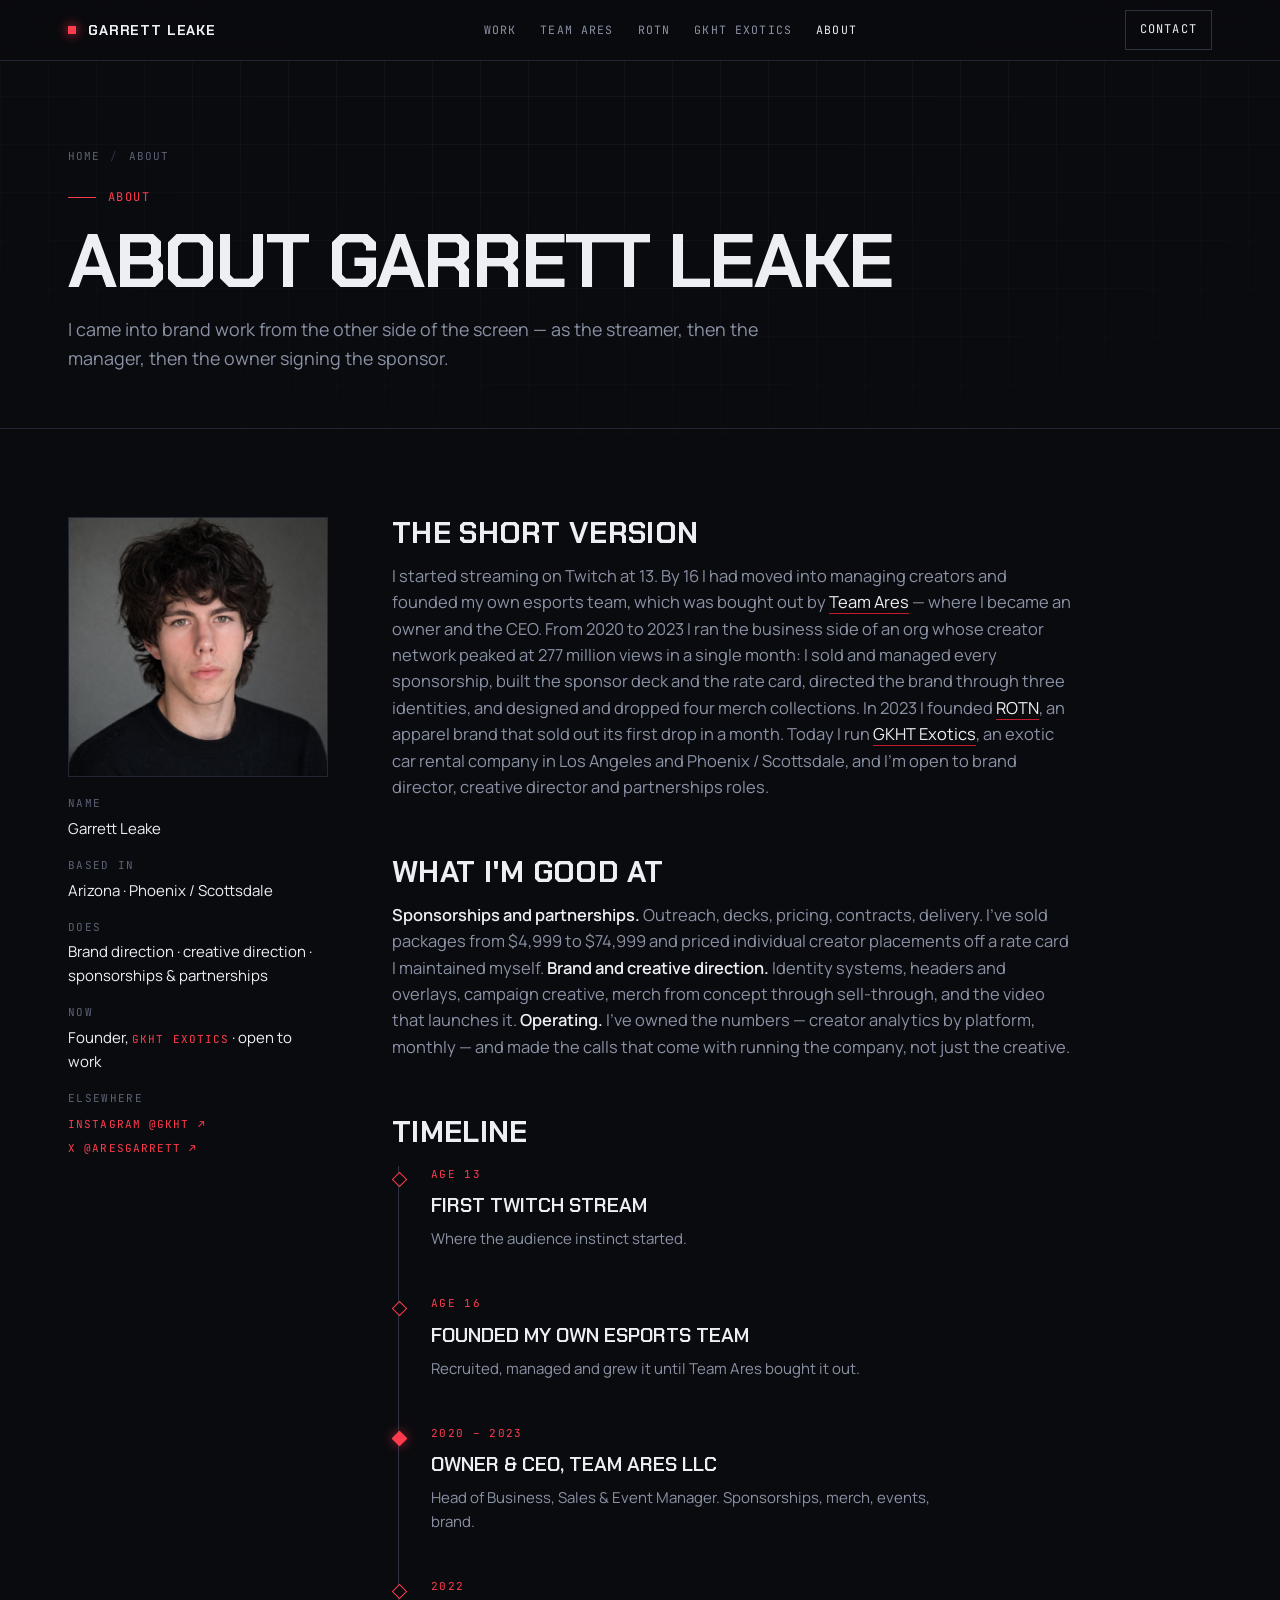
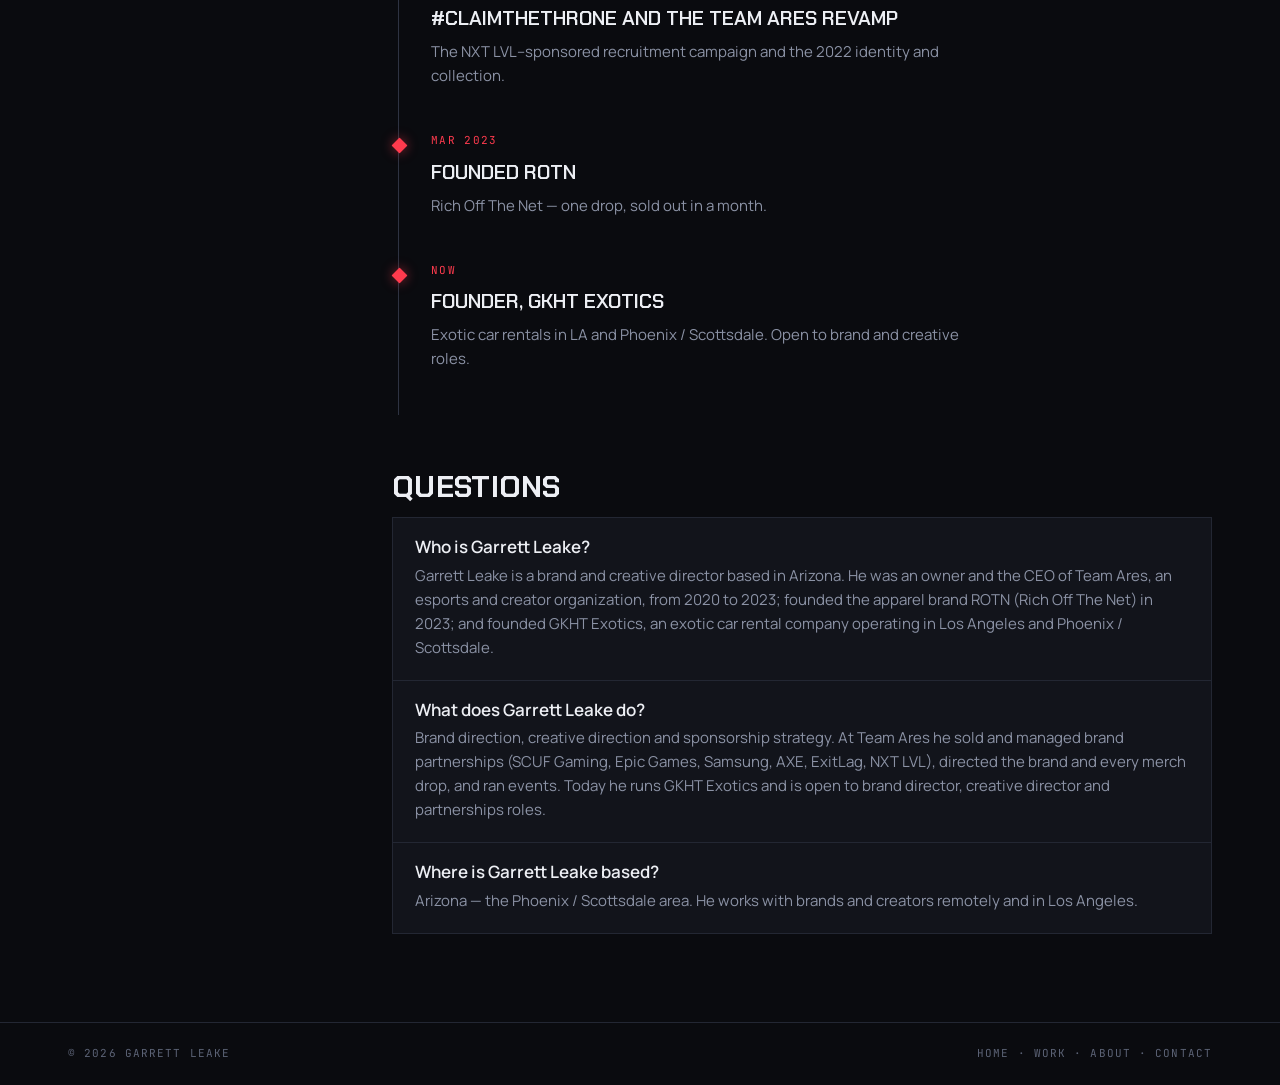
==== commit 22bac213: "Add sponsor deck gallery, God of War tee chest prints, Dec 2021 revamp, ARES wordmark Co-Authored-By" ====
--- a/about/index.html
+++ b/about/index.html
@@ -76,7 +76,7 @@
   </aside>
   <div class="prose">
     <h2>The short version</h2>
-    <p>I started streaming on Twitch at 13. By 16 I had moved into managing creators and founded my own esports team, which was bought out by <a href="../work/team-ares/">Team Ares</a> — where I became an owner and the CEO. From 2020 to 2023 I ran the business side of an org whose creator network peaked at 277 million views in a single month: I sold and managed every sponsorship, built the sponsor deck and the rate card, directed the brand through two identities, and designed and dropped four merch collections. In 2023 I founded <a href="../work/rotn/">ROTN</a>, an apparel brand that sold out its first drop in a month. Today I run <a href="../work/gkht-exotics/">GKHT Exotics</a>, an exotic car rental company in Los Angeles and Phoenix / Scottsdale, and I'm open to brand director, creative director and partnerships roles.</p>
+    <p>I started streaming on Twitch at 13. By 16 I had moved into managing creators and founded my own esports team, which was bought out by <a href="../work/team-ares/">Team Ares</a> — where I became an owner and the CEO. From 2020 to 2023 I ran the business side of an org whose creator network peaked at 277 million views in a single month: I sold and managed every sponsorship, built the sponsor deck and the rate card, directed the brand through three identities, and designed and dropped four merch collections. In 2023 I founded <a href="../work/rotn/">ROTN</a>, an apparel brand that sold out its first drop in a month. Today I run <a href="../work/gkht-exotics/">GKHT Exotics</a>, an exotic car rental company in Los Angeles and Phoenix / Scottsdale, and I'm open to brand director, creative director and partnerships roles.</p>
 
     <h2>What I'm good at</h2>
     <p><strong>Sponsorships and partnerships.</strong> Outreach, decks, pricing, contracts, delivery. I've sold packages from $4,999 to $74,999 and priced individual creator placements off a rate card I maintained myself. <strong>Brand and creative direction.</strong> Identity systems, headers and overlays, campaign creative, merch from concept through sell-through, and the video that launches it. <strong>Operating.</strong> I've owned the numbers — creator analytics by platform, monthly — and made the calls that come with running the company, not just the creative.</p>
--- a/styles.css
+++ b/styles.css
@@ -360,6 +360,16 @@
   .shot{margin:0 0 28px;border:1px solid var(--line);background:var(--surface);overflow:hidden}
   .shot img{width:100%;height:auto;display:block;cursor:zoom-in}
   .shot figcaption{padding:10px 14px;font-family:var(--mono);font-size:11px;letter-spacing:.08em;text-transform:uppercase;color:var(--muted);border-top:1px solid var(--line)}
+  .tile.logo-tile img{object-fit:contain;padding:10%;background:radial-gradient(ellipse at center,#181a22 0%,var(--surface) 70%)}
+  .tile.logo-tile:hover img{transform:scale(1.02)}
+  .deck{display:grid;grid-template-columns:repeat(3,minmax(0,1fr));gap:14px;margin:18px 0 8px}
+  .deck figure{margin:0;border:1px solid var(--line);background:var(--surface);overflow:hidden;transition:border-color .2s}
+  .deck figure:hover{border-color:var(--accent-2)}
+  .deck img{width:100%;height:auto;aspect-ratio:16/9;display:block;cursor:zoom-in}
+  .deck figcaption{padding:8px 12px;font-family:var(--mono);font-size:10px;letter-spacing:.1em;text-transform:uppercase;color:var(--muted);border-top:1px solid var(--line)}
+  .deck figcaption b{color:var(--accent);font-weight:500;margin-right:8px}
+  @media(max-width:860px){.deck{grid-template-columns:repeat(2,minmax(0,1fr))}}
+  @media(max-width:560px){.deck{grid-template-columns:1fr}}
   .contact-grid{display:grid;grid-template-columns:minmax(0,1.2fr) minmax(0,1fr);gap:40px;align-items:start}
   @media(max-width:860px){.contact-grid{grid-template-columns:1fr}}
   .cards{display:grid;grid-template-columns:1fr 1fr;gap:14px}
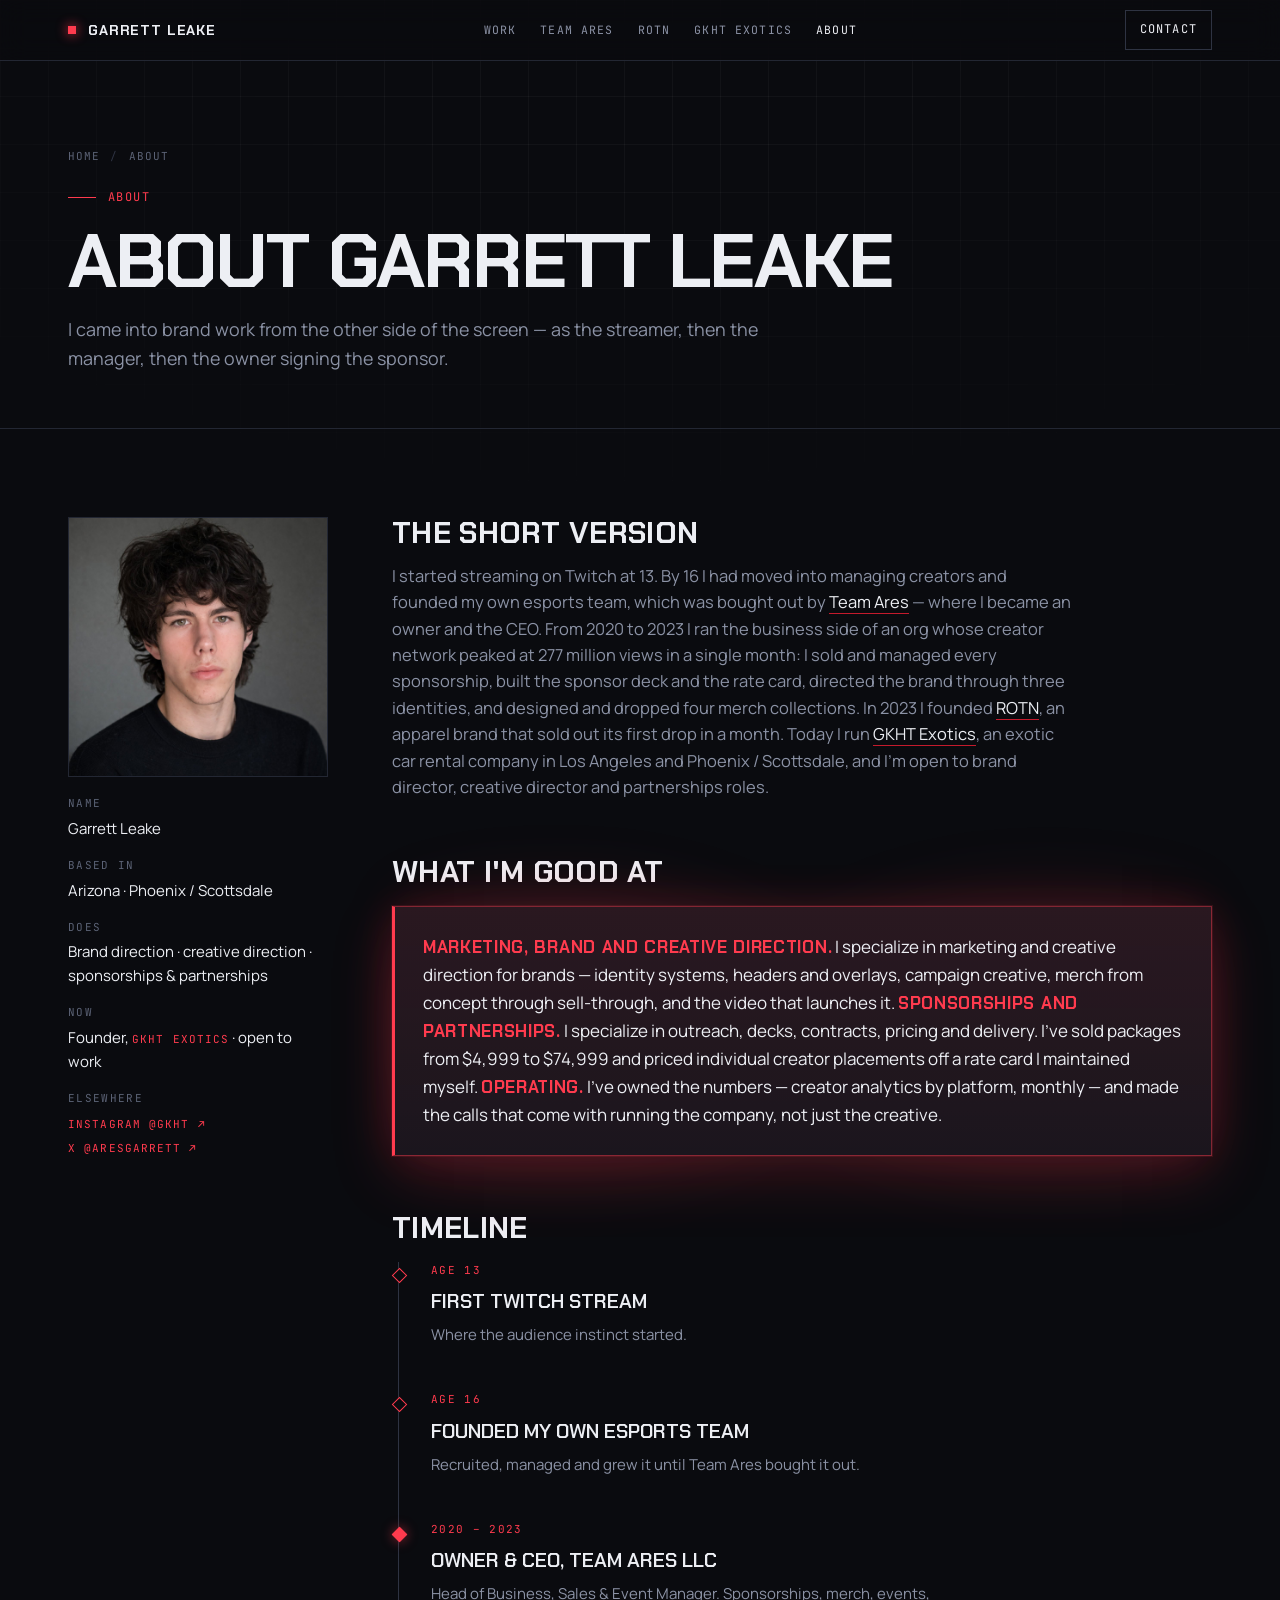
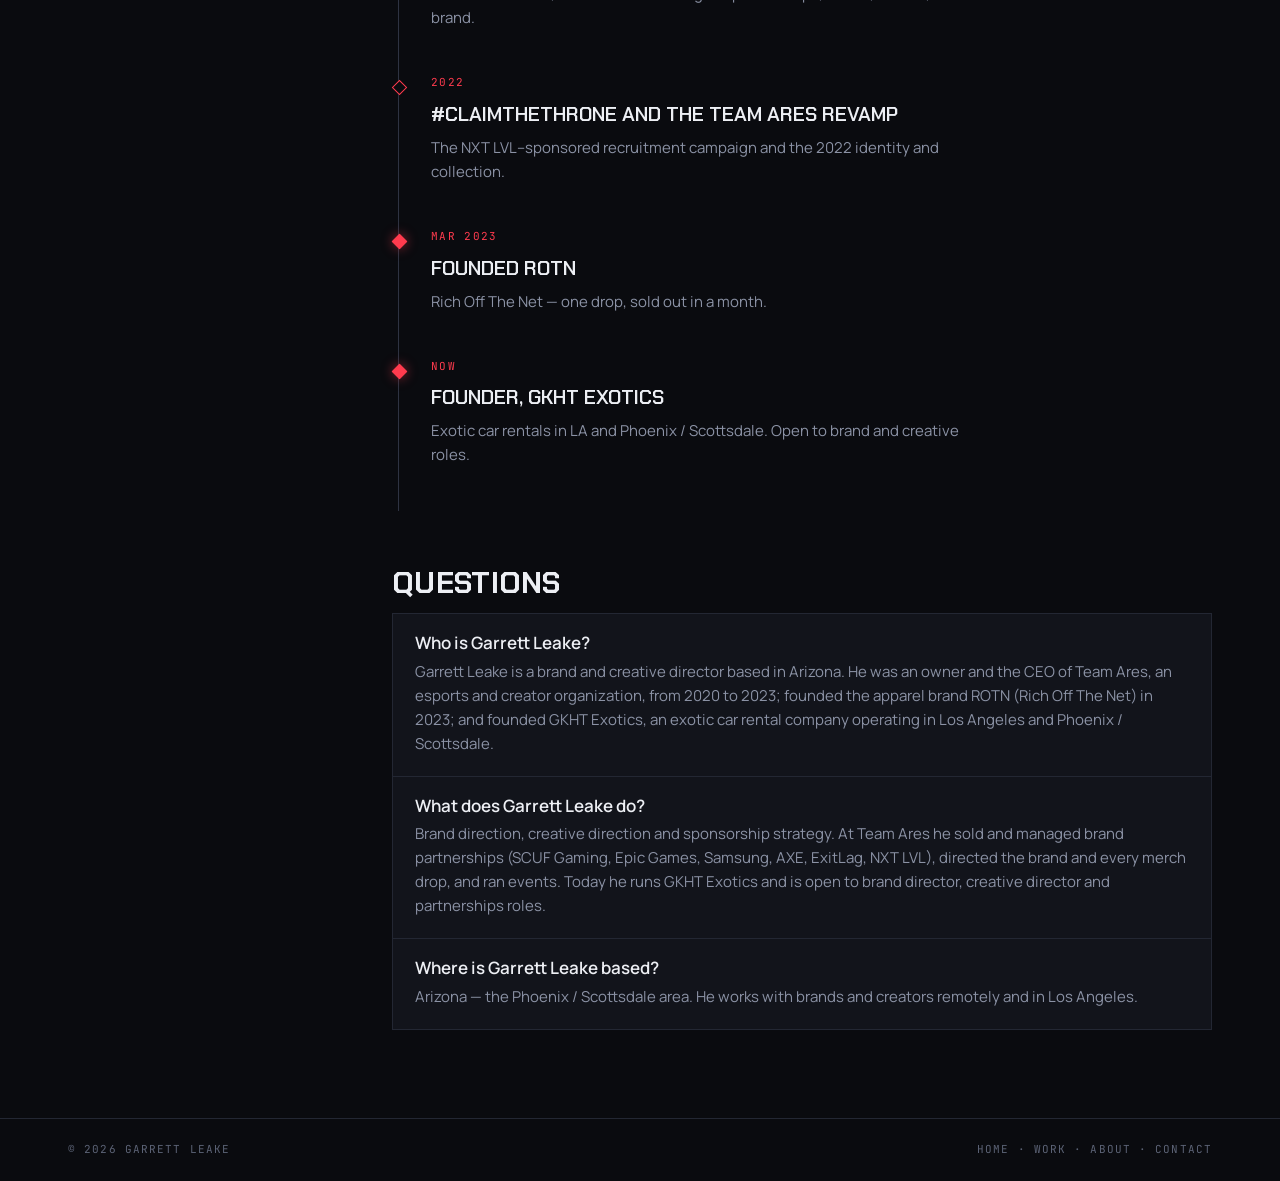
==== commit 697f8032: "About: rewrite 'What I'm good at' (brand and creative direction first, then sponsorships, then opera" ====
--- a/about/index.html
+++ b/about/index.html
@@ -31,7 +31,7 @@
   <link rel="preconnect" href="https://fonts.googleapis.com">
   <link rel="preconnect" href="https://fonts.gstatic.com" crossorigin>
   <link rel="stylesheet" href="https://fonts.googleapis.com/css2?family=Chakra+Petch:wght@500;600;700&family=Manrope:wght@400;500;600;700&family=JetBrains+Mono:wght@400;500&display=swap">
-  <link rel="stylesheet" href="../styles.css">
+  <link rel="stylesheet" href="../styles.css?v=70508429">
   <script type="application/ld+json">{"@context": "https://schema.org", "@type": "Person", "@id": "https://garrettleake.com/#person", "name": "Garrett Leake", "url": "https://garrettleake.com/", "image": "https://garrettleake.com/img/garrett-leake.jpg", "jobTitle": "Brand & Creative Director", "description": "Garrett Leake is a brand and creative director from Arizona — former owner and CEO of Team Ares, founder of ROTN and GKHT Exotics. Open to work.", "worksFor": {"@type": "Organization", "name": "GKHT Exotics", "url": "https://gkhtexotics.com/"}, "alumniOf": {"@type": "Organization", "name": "Team Ares LLC"}, "address": {"@type": "PostalAddress", "addressRegion": "AZ", "addressCountry": "US"}, "email": "mailto:support@wolfpog.com", "knowsAbout": ["brand direction", "creative direction", "sponsorship management", "influencer marketing", "esports", "merchandise", "apparel", "creator networks", "Team Ares", "ROTN", "GKHT Exotics"], "sameAs": ["https://www.instagram.com/gkht/", "https://x.com/aresgarrett", "https://gkhtexotics.com/", "https://www.linkedin.com/in/garrett-leake-333968214/", "https://www.crunchbase.com/person/garrett-leake"], "homeLocation": {"@type": "Place", "name": "Scottsdale, Arizona"}}</script>
   <script type="application/ld+json">{"@context": "https://schema.org", "@type": "FAQPage", "mainEntity": [{"@type": "Question", "name": "Who is Garrett Leake?", "acceptedAnswer": {"@type": "Answer", "text": "Garrett Leake is a brand and creative director based in Arizona. He was an owner and the CEO of Team Ares, an esports and creator organization, from 2020 to 2023; founded the apparel brand ROTN (Rich Off The Net) in 2023; and founded GKHT Exotics, an exotic car rental company operating in Los Angeles and Phoenix / Scottsdale."}}, {"@type": "Question", "name": "What does Garrett Leake do?", "acceptedAnswer": {"@type": "Answer", "text": "Brand direction, creative direction and sponsorship strategy. At Team Ares he sold and managed brand partnerships (SCUF Gaming, Epic Games, Samsung, AXE, ExitLag, NXT LVL), directed the brand and every merch drop, and ran events. Today he runs GKHT Exotics and is open to brand director, creative director and partnerships roles."}}, {"@type": "Question", "name": "Where is Garrett Leake based?", "acceptedAnswer": {"@type": "Answer", "text": "Arizona — the Phoenix / Scottsdale area. He works with brands and creators remotely and in Los Angeles."}}]}</script>
   <script type="application/ld+json">{"@context": "https://schema.org", "@type": "BreadcrumbList", "itemListElement": [{"@type": "ListItem", "position": 1, "name": "Home", "item": "https://garrettleake.com/"}, {"@type": "ListItem", "position": 2, "name": "About", "item": "https://garrettleake.com/about/"}]}</script>
@@ -47,7 +47,22 @@
       <a href="../work/gkht-exotics/">GKHT Exotics</a>
       <a href="../about/" class="current">About</a>
     </div>
-    <a class="nav-cta" href="../contact/">Contact</a>
+    <div class="nav-right">
+      <a class="nav-cta" href="../contact/">Contact</a>
+      <button class="nav-toggle" type="button" aria-label="Open menu" aria-expanded="false" aria-controls="site-menu"><span></span><span></span><span></span></button>
+    </div>
+  </div>
+  <div class="nav-menu" id="site-menu">
+    <div class="inner">
+      <a href="../">Home</a>
+      <a href="../work/">Work</a>
+      <a href="../work/team-ares/">Team Ares</a>
+      <a href="../work/claim-the-throne/">Claim the Throne</a>
+      <a href="../work/rotn/">ROTN</a>
+      <a href="../work/gkht-exotics/">GKHT Exotics</a>
+      <a href="../about/" class="current">About</a>
+      <a href="../contact/">Contact</a>
+    </div>
   </div>
 </nav>
 <header class="page-hero">
@@ -79,7 +94,10 @@
     <p>I started streaming on Twitch at 13. By 16 I had moved into managing creators and founded my own esports team, which was bought out by <a href="../work/team-ares/">Team Ares</a> — where I became an owner and the CEO. From 2020 to 2023 I ran the business side of an org whose creator network peaked at 277 million views in a single month: I sold and managed every sponsorship, built the sponsor deck and the rate card, directed the brand through three identities, and designed and dropped four merch collections. In 2023 I founded <a href="../work/rotn/">ROTN</a>, an apparel brand that sold out its first drop in a month. Today I run <a href="../work/gkht-exotics/">GKHT Exotics</a>, an exotic car rental company in Los Angeles and Phoenix / Scottsdale, and I'm open to brand director, creative director and partnerships roles.</p>
 
     <h2>What I'm good at</h2>
-    <p><strong>Sponsorships and partnerships.</strong> Outreach, decks, pricing, contracts, delivery. I've sold packages from $4,999 to $74,999 and priced individual creator placements off a rate card I maintained myself. <strong>Brand and creative direction.</strong> Identity systems, headers and overlays, campaign creative, merch from concept through sell-through, and the video that launches it. <strong>Operating.</strong> I've owned the numbers — creator analytics by platform, monthly — and made the calls that come with running the company, not just the creative.</p>
+    <div class="callout">
+      <div class="callout-glow" aria-hidden="true"></div>
+      <p><strong>Marketing, brand and creative direction.</strong> I specialize in marketing and creative direction for brands — identity systems, headers and overlays, campaign creative, merch from concept through sell-through, and the video that launches it. <strong>Sponsorships and partnerships.</strong> I specialize in outreach, decks, contracts, pricing and delivery. I've sold packages from $4,999 to $74,999 and priced individual creator placements off a rate card I maintained myself. <strong>Operating.</strong> I've owned the numbers — creator analytics by platform, monthly — and made the calls that come with running the company, not just the creative.</p>
+    </div>
 
     <h2>Timeline</h2>
     <div class="timeline">
@@ -122,6 +140,18 @@
     i.addEventListener('keydown',function(e){if(e.key==='Enter'||e.key===' '){e.preventDefault();openLB(i.currentSrc||i.src,i.getAttribute('data-lb'));}});});
 })();
 </script>
+
+<script>
+(function(){
+  var nav=document.querySelector('.nav'),btn=nav&&nav.querySelector('.nav-toggle'),menu=nav&&nav.querySelector('.nav-menu');
+  if(!btn||!menu)return;
+  function set(open){nav.classList.toggle('menu-open',open);btn.setAttribute('aria-expanded',open?'true':'false');btn.setAttribute('aria-label',open?'Close menu':'Open menu');}
+  btn.addEventListener('click',function(){set(!nav.classList.contains('menu-open'));});
+  menu.addEventListener('click',function(e){if(e.target.closest('a'))set(false);});
+  document.addEventListener('keydown',function(e){if(e.key==='Escape')set(false);});
+  document.addEventListener('click',function(e){if(nav.classList.contains('menu-open')&&!nav.contains(e.target))set(false);});
+})();
+</script>
 <script>
 (function(){var y=String(new Date().getFullYear());document.querySelectorAll('.js-year').forEach(function(el){if(el.textContent.trim()!==y)el.textContent=y;});})();
 </script>
--- a/styles.css
+++ b/styles.css
@@ -57,7 +57,20 @@
   .nav-links a:hover{color:var(--text)}
   .nav-cta{font-family:var(--mono);font-size:12px;letter-spacing:.1em;text-transform:uppercase;padding:9px 14px;border:1px solid var(--line-2);color:var(--text);transition:border-color .2s,background .2s,color .2s}
   .nav-cta:hover{background:var(--accent);color:var(--accent-ink);border-color:var(--accent)}
-  @media (max-width:900px){.nav-links{display:none}}
+  /* mobile menu: hamburger button + dropdown panel under the bar */
+  .nav-toggle{display:none;width:40px;height:40px;margin-left:10px;padding:0;border:1px solid var(--line-2);background:transparent;cursor:pointer;flex-direction:column;align-items:center;justify-content:center;gap:5px;flex:0 0 auto}
+  .nav-toggle span{display:block;width:18px;height:2px;background:var(--text);transition:transform .2s ease,opacity .2s ease}
+  .nav-toggle[aria-expanded="true"] span:nth-child(1){transform:translateY(7px) rotate(45deg)}
+  .nav-toggle[aria-expanded="true"] span:nth-child(2){opacity:0}
+  .nav-toggle[aria-expanded="true"] span:nth-child(3){transform:translateY(-7px) rotate(-45deg)}
+  .nav-menu{display:none;border-top:1px solid var(--line);background:rgba(10,11,15,.96)}
+  .nav-menu .inner{max-width:var(--max);margin:0 auto;padding:6px var(--gutter) 10px}
+  .nav-menu a{display:block;padding:14px 0;font-family:var(--mono);font-size:12px;letter-spacing:.12em;text-transform:uppercase;color:var(--text);border-bottom:1px solid var(--line)}
+  .nav-menu a:last-child{border-bottom:0}
+  .nav-menu a.current{color:var(--accent)}
+  .nav.menu-open .nav-menu{display:block}
+  .nav .nav-right{display:flex;align-items:center}
+  @media (max-width:900px){.nav-links{display:none}.nav-toggle{display:flex}}
 
   /* ---------- HERO ---------- */
   .hero{position:relative;padding-top:calc(60px + env(safe-area-inset-top,0px));overflow:hidden}
@@ -226,6 +239,20 @@
   .tile.empty{border-style:dashed;cursor:default}
   @media (max-width:860px){.work{grid-template-columns:repeat(2,1fr)}.tile.w3,.tile.w3h,.tile.w2,.tile.w4,.tile.sq,.tile.tall,.tile.wide{grid-column:span 2}.tile.tall{aspect-ratio:4/3}.tile.wide,.tile.w3h{aspect-ratio:16/9}.tile.w4{aspect-ratio:16/9}.tile.sq{aspect-ratio:1}}
   @media (max-width:560px){.work{grid-template-columns:1fr}.tile.w3,.tile.w3h,.tile.w2,.tile.w4,.tile.sq,.tile.tall,.tile.wide{grid-column:span 1}}
+  /* compact merch + brand grids on phones/tablets: two-up, hero tiles full width */
+  @media (max-width:860px){
+    #merch .work,#work .work{grid-template-columns:repeat(2,minmax(0,1fr));gap:10px;grid-auto-flow:dense}
+    #merch .tile,#work .tile{padding:10px;min-height:0}
+    #merch .tile .k,#work .tile .k{font-size:9px;letter-spacing:.1em}
+    #merch .tile .t,#work .tile .t{font-size:12px;margin-top:2px}
+    #merch .tile .ph,#work .tile .ph{display:none}
+    #merch .tile.sq,#work .tile.sq,#merch .tile.tall,#work .tile.tall,#merch .tile.w2,#work .tile.w2,#merch .tile.w3,#work .tile.w3{grid-column:span 1}
+    #merch .tile.sq,#work .tile.sq{aspect-ratio:1}
+    #merch .tile.tall,#work .tile.tall{aspect-ratio:3/4}
+    #merch .tile.w3,#work .tile.w3,#merch .tile.w2,#work .tile.w2{aspect-ratio:4/3}
+    #merch .tile.w4,#work .tile.w4,#merch .tile.wide,#work .tile.wide,#merch .tile.w3h,#work .tile.w3h{grid-column:span 2;aspect-ratio:16/9}
+    #merch .tile.contain img{padding:6%}
+  }
 
   /* merch teasers with red glow */
   .teasers-wrap{position:relative}
@@ -233,11 +260,10 @@
     background:radial-gradient(ellipse 60% 70% at 28% 60%,rgba(255,59,78,.28),transparent 65%),radial-gradient(ellipse 60% 70% at 72% 60%,rgba(255,59,78,.28),transparent 65%);filter:blur(28px)}
   #merch{overflow:hidden}
   .teasers-wrap .sub-h,.teasers{position:relative;z-index:1}
-  .teasers{display:grid;grid-template-columns:minmax(0,1fr) minmax(0,1fr);gap:18px}
+  .teasers{display:grid;grid-template-columns:minmax(0,1fr);gap:22px}
   .vid.glow{border-color:rgba(255,59,78,.45);box-shadow:0 0 0 1px rgba(255,59,78,.15),0 20px 60px rgba(255,59,78,.18),0 0 40px rgba(255,59,78,.12)}
   .vid.glow .frame .play span{border-color:rgba(255,59,78,.6)}
   .vid.glow .meta h4{font-size:18px}
-  @media (max-width:760px){.teasers{grid-template-columns:1fr}}
   .sub-h2{font-size:17px;margin-bottom:12px}
 
   /* lead row: video + one image, equal height */
@@ -273,6 +299,22 @@
   .vid .meta{padding:16px 18px;display:flex;justify-content:space-between;align-items:baseline;gap:12px;flex-wrap:wrap}
   .vid .meta h4{font-size:16px;font-weight:600;text-transform:uppercase}
   .vid .meta p{font-size:13px;color:var(--muted);margin-top:2px}
+  /* creator testimonials: a strip of five small cards, like the Team Ares site had them */
+  .testimonials-wrap{margin-top:72px;padding-top:44px;border-top:1px solid var(--line);container-type:inline-size}
+  .testimonials{display:grid;grid-template-columns:repeat(5,minmax(0,1fr));gap:12px}
+  .testimonials .vid .meta{padding:10px 12px 12px;display:block}
+  .testimonials .vid .meta h4{font-size:13px;letter-spacing:.02em}
+  .testimonials .vid .meta p{font-size:11px;margin-top:2px}
+  .testimonials .vid .frame .play span{width:44px;height:44px}
+  .testimonials .vid .frame .play svg{width:18px;height:18px}
+  /* narrower columns (the Team Ares page, tablets): three then two */
+  @container (max-width:760px){.testimonials{grid-template-columns:repeat(3,minmax(0,1fr))}}
+  /* phones: two, two, and one centered */
+  @container (max-width:520px){
+    .testimonials{grid-template-columns:repeat(2,minmax(0,1fr));gap:10px}
+    .testimonials .vid:nth-child(5){grid-column:1 / -1;justify-self:center;width:calc(50% - 5px)}
+  }
+  @media (max-width:860px){.testimonials-wrap{margin-top:48px;padding-top:32px}}
   @media (max-width:760px){.vids{grid-template-columns:1fr}}
 
   /* roster */
@@ -382,3 +424,13 @@
   .card-body .eyebrow{font-size:11px}
   @media (max-width:760px){.cards{grid-template-columns:1fr}}
   .nav-links a.current{color:var(--text)}
+  /* highlighted paragraph with the red glow treatment from the merch teasers */
+  .callout{position:relative;margin:18px 0 26px}
+  .callout-glow{position:absolute;inset:-18% 0;z-index:0;pointer-events:none;
+    background:radial-gradient(ellipse 60% 80% at 20% 50%,rgba(255,59,78,.30),transparent 65%),radial-gradient(ellipse 60% 80% at 80% 50%,rgba(255,59,78,.24),transparent 65%);filter:blur(26px)}
+  .callout p{position:relative;z-index:1;margin:0;max-width:none;padding:26px 28px;color:var(--text);font-size:17px;line-height:1.65;
+    background:linear-gradient(180deg,rgba(255,59,78,.10),rgba(255,59,78,.04)),var(--surface);
+    border:1px solid rgba(255,59,78,.45);border-left:3px solid var(--accent);
+    box-shadow:0 0 0 1px rgba(255,59,78,.12),0 20px 60px rgba(255,59,78,.16),0 0 40px rgba(255,59,78,.10)}
+  .callout p strong{color:var(--accent);font-weight:700;text-transform:uppercase;letter-spacing:.04em;font-family:var(--display)}
+  @media (max-width:560px){.callout p{padding:20px 18px;font-size:16px}}
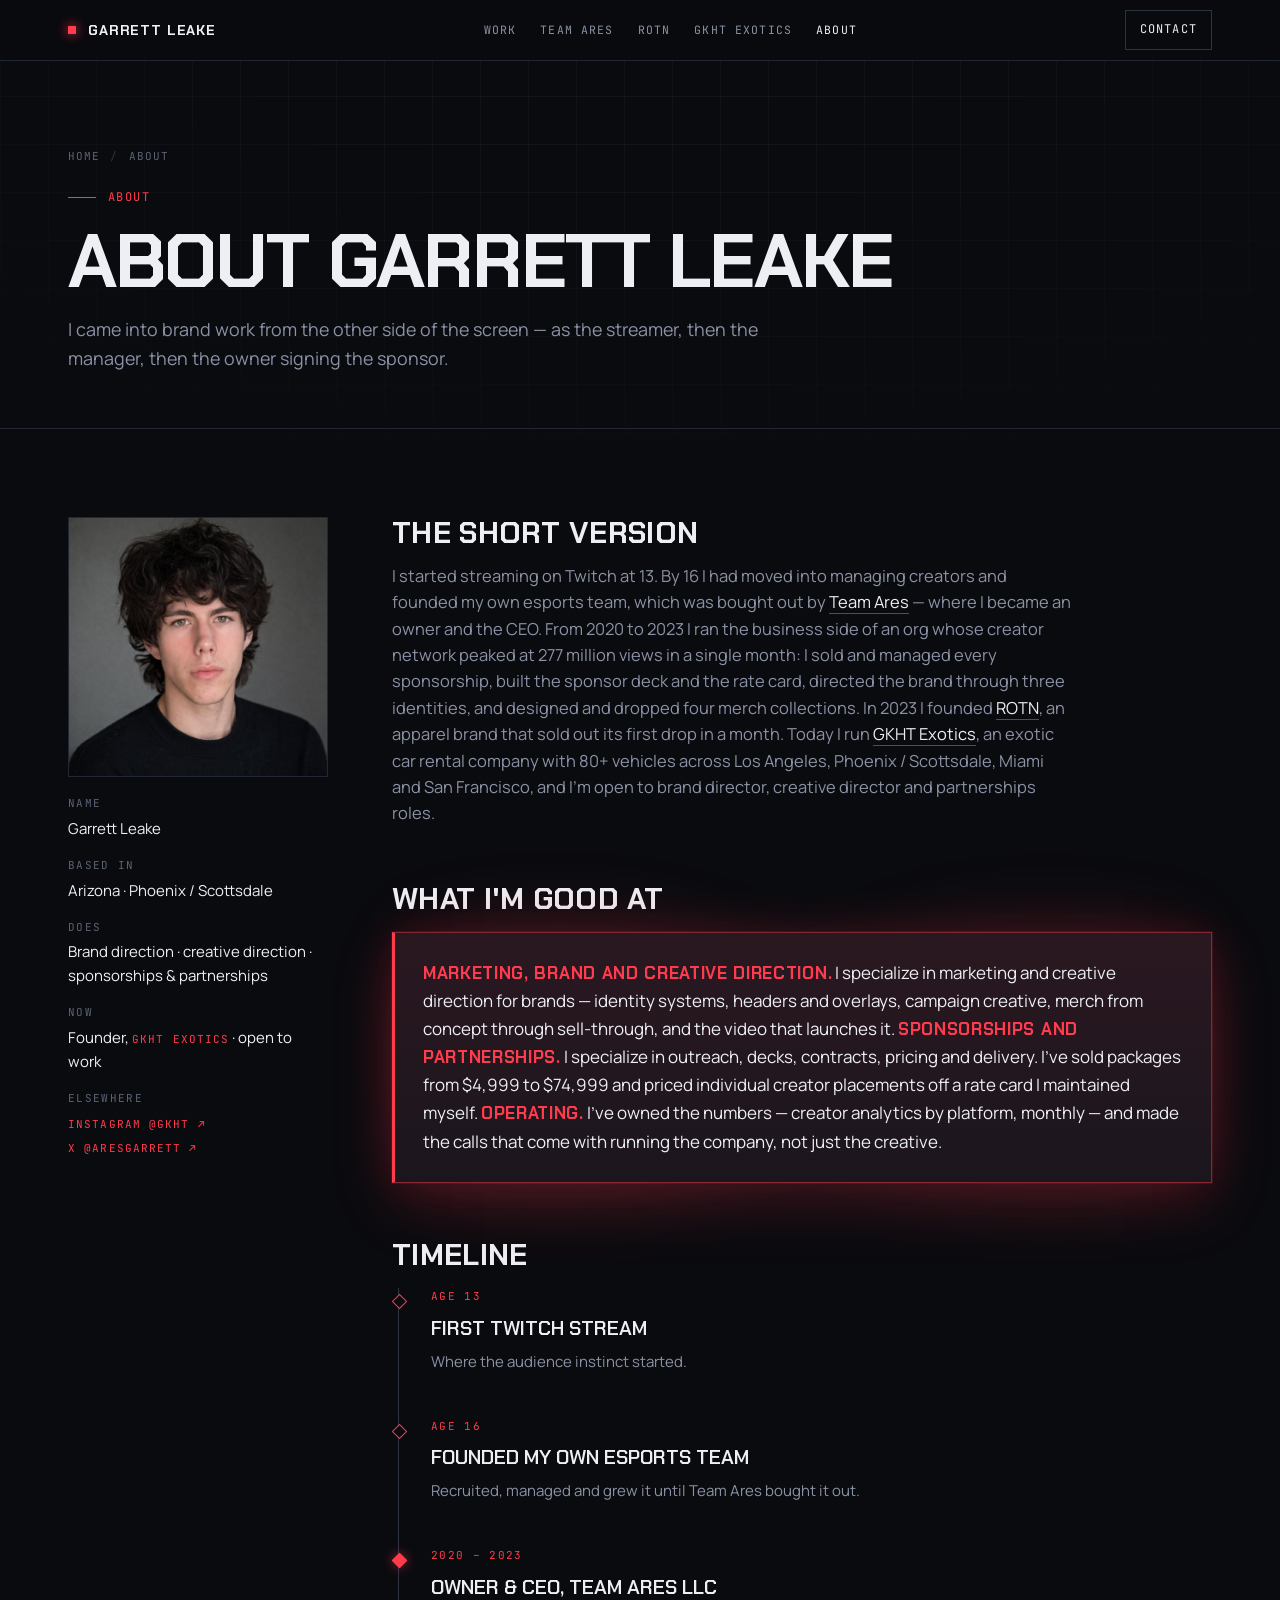
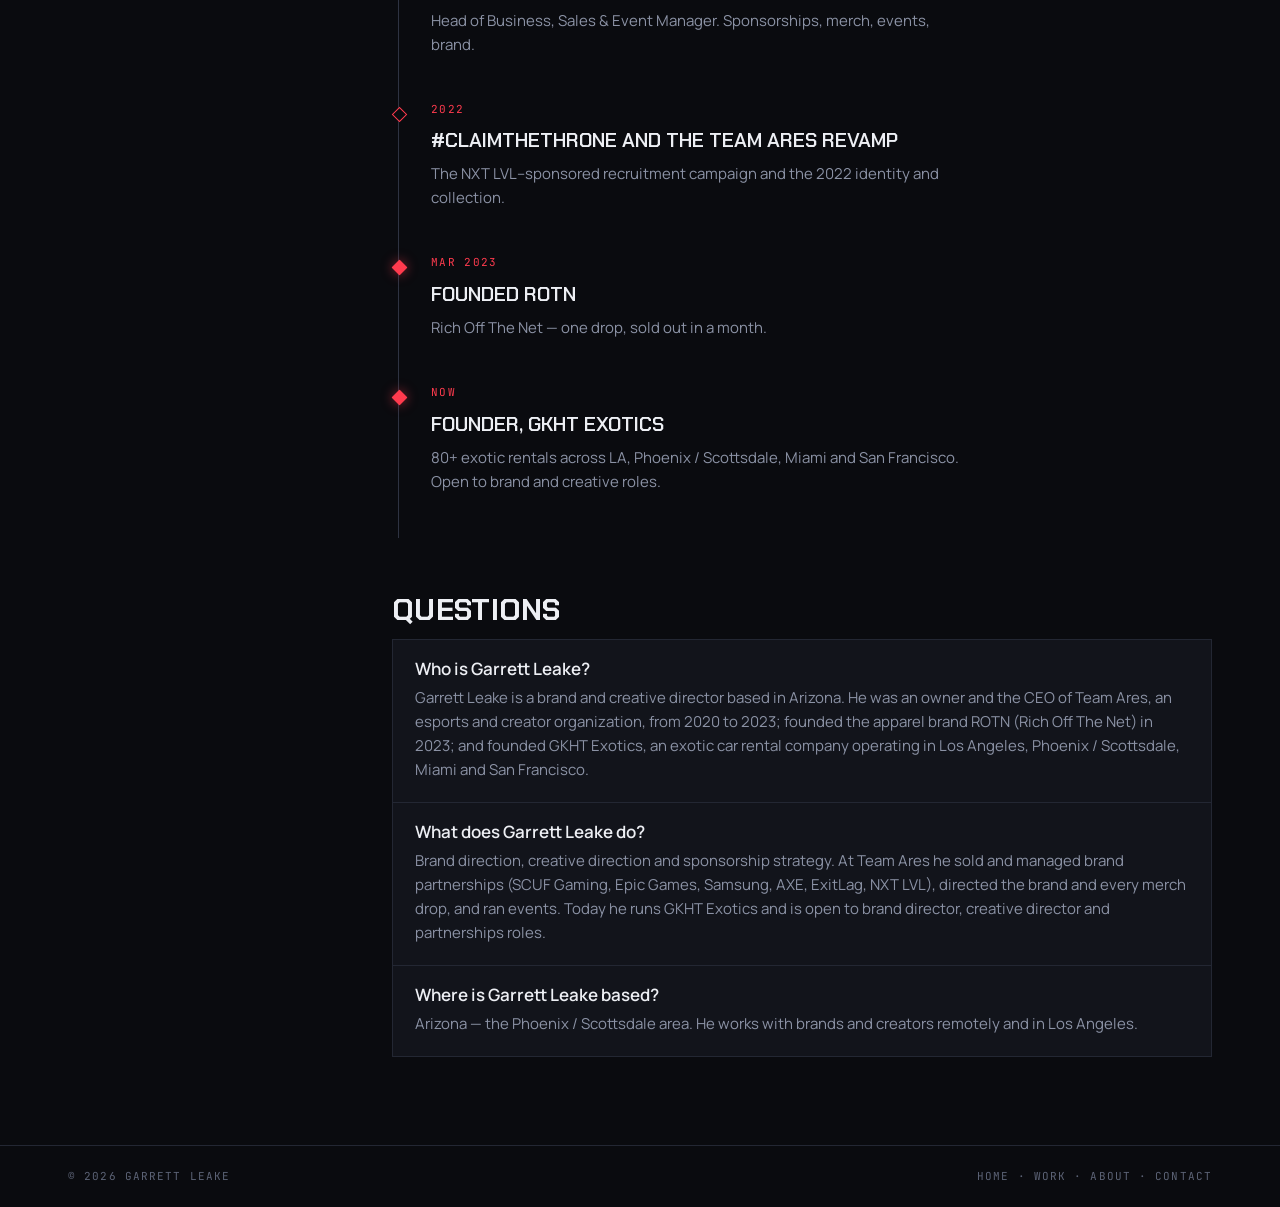
==== commit aac48170: "GKHT Exotics: 80+ vehicles across four markets (LA, Phoenix / Scottsdale, Miami, San Francisco); 100" ====
--- a/about/index.html
+++ b/about/index.html
@@ -31,9 +31,9 @@
   <link rel="preconnect" href="https://fonts.googleapis.com">
   <link rel="preconnect" href="https://fonts.gstatic.com" crossorigin>
   <link rel="stylesheet" href="https://fonts.googleapis.com/css2?family=Chakra+Petch:wght@500;600;700&family=Manrope:wght@400;500;600;700&family=JetBrains+Mono:wght@400;500&display=swap">
-  <link rel="stylesheet" href="../styles.css?v=70508429">
+  <link rel="stylesheet" href="../styles.css?v=f32c573a">
   <script type="application/ld+json">{"@context": "https://schema.org", "@type": "Person", "@id": "https://garrettleake.com/#person", "name": "Garrett Leake", "url": "https://garrettleake.com/", "image": "https://garrettleake.com/img/garrett-leake.jpg", "jobTitle": "Brand & Creative Director", "description": "Garrett Leake is a brand and creative director from Arizona — former owner and CEO of Team Ares, founder of ROTN and GKHT Exotics. Open to work.", "worksFor": {"@type": "Organization", "name": "GKHT Exotics", "url": "https://gkhtexotics.com/"}, "alumniOf": {"@type": "Organization", "name": "Team Ares LLC"}, "address": {"@type": "PostalAddress", "addressRegion": "AZ", "addressCountry": "US"}, "email": "mailto:support@wolfpog.com", "knowsAbout": ["brand direction", "creative direction", "sponsorship management", "influencer marketing", "esports", "merchandise", "apparel", "creator networks", "Team Ares", "ROTN", "GKHT Exotics"], "sameAs": ["https://www.instagram.com/gkht/", "https://x.com/aresgarrett", "https://gkhtexotics.com/", "https://www.linkedin.com/in/garrett-leake-333968214/", "https://www.crunchbase.com/person/garrett-leake"], "homeLocation": {"@type": "Place", "name": "Scottsdale, Arizona"}}</script>
-  <script type="application/ld+json">{"@context": "https://schema.org", "@type": "FAQPage", "mainEntity": [{"@type": "Question", "name": "Who is Garrett Leake?", "acceptedAnswer": {"@type": "Answer", "text": "Garrett Leake is a brand and creative director based in Arizona. He was an owner and the CEO of Team Ares, an esports and creator organization, from 2020 to 2023; founded the apparel brand ROTN (Rich Off The Net) in 2023; and founded GKHT Exotics, an exotic car rental company operating in Los Angeles and Phoenix / Scottsdale."}}, {"@type": "Question", "name": "What does Garrett Leake do?", "acceptedAnswer": {"@type": "Answer", "text": "Brand direction, creative direction and sponsorship strategy. At Team Ares he sold and managed brand partnerships (SCUF Gaming, Epic Games, Samsung, AXE, ExitLag, NXT LVL), directed the brand and every merch drop, and ran events. Today he runs GKHT Exotics and is open to brand director, creative director and partnerships roles."}}, {"@type": "Question", "name": "Where is Garrett Leake based?", "acceptedAnswer": {"@type": "Answer", "text": "Arizona — the Phoenix / Scottsdale area. He works with brands and creators remotely and in Los Angeles."}}]}</script>
+  <script type="application/ld+json">{"@context": "https://schema.org", "@type": "FAQPage", "mainEntity": [{"@type": "Question", "name": "Who is Garrett Leake?", "acceptedAnswer": {"@type": "Answer", "text": "Garrett Leake is a brand and creative director based in Arizona. He was an owner and the CEO of Team Ares, an esports and creator organization, from 2020 to 2023; founded the apparel brand ROTN (Rich Off The Net) in 2023; and founded GKHT Exotics, an exotic car rental company operating in Los Angeles, Phoenix / Scottsdale, Miami and San Francisco."}}, {"@type": "Question", "name": "What does Garrett Leake do?", "acceptedAnswer": {"@type": "Answer", "text": "Brand direction, creative direction and sponsorship strategy. At Team Ares he sold and managed brand partnerships (SCUF Gaming, Epic Games, Samsung, AXE, ExitLag, NXT LVL), directed the brand and every merch drop, and ran events. Today he runs GKHT Exotics and is open to brand director, creative director and partnerships roles."}}, {"@type": "Question", "name": "Where is Garrett Leake based?", "acceptedAnswer": {"@type": "Answer", "text": "Arizona — the Phoenix / Scottsdale area. He works with brands and creators remotely and in Los Angeles."}}]}</script>
   <script type="application/ld+json">{"@context": "https://schema.org", "@type": "BreadcrumbList", "itemListElement": [{"@type": "ListItem", "position": 1, "name": "Home", "item": "https://garrettleake.com/"}, {"@type": "ListItem", "position": 2, "name": "About", "item": "https://garrettleake.com/about/"}]}</script>
   </head>
 <body>
@@ -54,14 +54,20 @@
   </div>
   <div class="nav-menu" id="site-menu">
     <div class="inner">
-      <a href="../">Home</a>
-      <a href="../work/">Work</a>
-      <a href="../work/team-ares/">Team Ares</a>
-      <a href="../work/claim-the-throne/">Claim the Throne</a>
-      <a href="../work/rotn/">ROTN</a>
-      <a href="../work/gkht-exotics/">GKHT Exotics</a>
-      <a href="../about/" class="current">About</a>
-      <a href="../contact/">Contact</a>
+      <div class="grp">
+        <div class="grp-h">Case studies</div>
+        <a href="../work/team-ares/">Team Ares <small>2020 – 2023</small></a>
+        <a href="../work/claim-the-throne/">Claim the Throne <small>Campaign</small></a>
+        <a href="../work/rotn/">ROTN <small>Apparel</small></a>
+        <a href="../work/gkht-exotics/">GKHT Exotics <small>Now</small></a>
+      </div>
+      <div class="grp">
+        <div class="grp-h">Site</div>
+        <a href="../">Home</a>
+        <a href="../work/">All work</a>
+        <a href="../about/" class="current">About</a>
+        <a href="../contact/">Contact</a>
+      </div>
     </div>
   </div>
 </nav>
@@ -91,7 +97,7 @@
   </aside>
   <div class="prose">
     <h2>The short version</h2>
-    <p>I started streaming on Twitch at 13. By 16 I had moved into managing creators and founded my own esports team, which was bought out by <a href="../work/team-ares/">Team Ares</a> — where I became an owner and the CEO. From 2020 to 2023 I ran the business side of an org whose creator network peaked at 277 million views in a single month: I sold and managed every sponsorship, built the sponsor deck and the rate card, directed the brand through three identities, and designed and dropped four merch collections. In 2023 I founded <a href="../work/rotn/">ROTN</a>, an apparel brand that sold out its first drop in a month. Today I run <a href="../work/gkht-exotics/">GKHT Exotics</a>, an exotic car rental company in Los Angeles and Phoenix / Scottsdale, and I'm open to brand director, creative director and partnerships roles.</p>
+    <p>I started streaming on Twitch at 13. By 16 I had moved into managing creators and founded my own esports team, which was bought out by <a href="../work/team-ares/">Team Ares</a> — where I became an owner and the CEO. From 2020 to 2023 I ran the business side of an org whose creator network peaked at 277 million views in a single month: I sold and managed every sponsorship, built the sponsor deck and the rate card, directed the brand through three identities, and designed and dropped four merch collections. In 2023 I founded <a href="../work/rotn/">ROTN</a>, an apparel brand that sold out its first drop in a month. Today I run <a href="../work/gkht-exotics/">GKHT Exotics</a>, an exotic car rental company with 80+ vehicles across Los Angeles, Phoenix / Scottsdale, Miami and San Francisco, and I'm open to brand director, creative director and partnerships roles.</p>
 
     <h2>What I'm good at</h2>
     <div class="callout">
@@ -106,12 +112,12 @@
       <div class="tl major"><div class="y">2020 – 2023</div><div class="h">Owner &amp; CEO, Team Ares LLC</div><p class="p">Head of Business, Sales &amp; Event Manager. Sponsorships, merch, events, brand.</p></div>
       <div class="tl"><div class="y">2022</div><div class="h">#ClaimTheThrone and the Team Ares revamp</div><p class="p">The NXT LVL–sponsored recruitment campaign and the 2022 identity and collection.</p></div>
       <div class="tl major"><div class="y">Mar 2023</div><div class="h">Founded ROTN</div><p class="p">Rich Off The Net — one drop, sold out in a month.</p></div>
-      <div class="tl major"><div class="y">Now</div><div class="h">Founder, GKHT Exotics</div><p class="p">Exotic car rentals in LA and Phoenix / Scottsdale. Open to brand and creative roles.</p></div>
+      <div class="tl major"><div class="y">Now</div><div class="h">Founder, GKHT Exotics</div><p class="p">80+ exotic rentals across LA, Phoenix / Scottsdale, Miami and San Francisco. Open to brand and creative roles.</p></div>
     </div>
 
     <h2>Questions</h2>
     <div class="faq">
-<div class="faq-item"><h3>Who is Garrett Leake?</h3><p>Garrett Leake is a brand and creative director based in Arizona. He was an owner and the CEO of Team Ares, an esports and creator organization, from 2020 to 2023; founded the apparel brand ROTN (Rich Off The Net) in 2023; and founded GKHT Exotics, an exotic car rental company operating in Los Angeles and Phoenix / Scottsdale.</p></div>
+<div class="faq-item"><h3>Who is Garrett Leake?</h3><p>Garrett Leake is a brand and creative director based in Arizona. He was an owner and the CEO of Team Ares, an esports and creator organization, from 2020 to 2023; founded the apparel brand ROTN (Rich Off The Net) in 2023; and founded GKHT Exotics, an exotic car rental company operating in Los Angeles, Phoenix / Scottsdale, Miami and San Francisco.</p></div>
 <div class="faq-item"><h3>What does Garrett Leake do?</h3><p>Brand direction, creative direction and sponsorship strategy. At Team Ares he sold and managed brand partnerships (SCUF Gaming, Epic Games, Samsung, AXE, ExitLag, NXT LVL), directed the brand and every merch drop, and ran events. Today he runs GKHT Exotics and is open to brand director, creative director and partnerships roles.</p></div>
 <div class="faq-item"><h3>Where is Garrett Leake based?</h3><p>Arizona — the Phoenix / Scottsdale area. He works with brands and creators remotely and in Los Angeles.</p></div>
 </div>
--- a/styles.css
+++ b/styles.css
@@ -63,11 +63,15 @@
   .nav-toggle[aria-expanded="true"] span:nth-child(1){transform:translateY(7px) rotate(45deg)}
   .nav-toggle[aria-expanded="true"] span:nth-child(2){opacity:0}
   .nav-toggle[aria-expanded="true"] span:nth-child(3){transform:translateY(-7px) rotate(-45deg)}
-  .nav-menu{display:none;border-top:1px solid var(--line);background:rgba(10,11,15,.96)}
-  .nav-menu .inner{max-width:var(--max);margin:0 auto;padding:6px var(--gutter) 10px}
-  .nav-menu a{display:block;padding:14px 0;font-family:var(--mono);font-size:12px;letter-spacing:.12em;text-transform:uppercase;color:var(--text);border-bottom:1px solid var(--line)}
-  .nav-menu a:last-child{border-bottom:0}
+  .nav-menu{display:none;border-top:1px solid var(--line);background:rgba(10,11,15,.97);max-height:calc(100vh - 60px - env(safe-area-inset-top,0px));overflow-y:auto}
+  .nav-menu .inner{max-width:var(--max);margin:0 auto;padding:8px var(--gutter) 18px;display:grid;grid-template-columns:repeat(2,minmax(0,1fr));gap:0 28px}
+  .nav-menu .grp{padding-top:10px}
+  .nav-menu .grp-h{font-family:var(--mono);font-size:10px;letter-spacing:.16em;text-transform:uppercase;color:var(--accent);padding:8px 0 6px;border-bottom:1px solid var(--line-2);display:flex;align-items:center;gap:8px}
+  .nav-menu .grp-h::before{content:"";width:6px;height:6px;background:var(--accent);box-shadow:0 0 8px var(--accent)}
+  .nav-menu a{display:flex;justify-content:space-between;align-items:baseline;gap:10px;padding:12px 0;font-family:var(--mono);font-size:12px;letter-spacing:.12em;text-transform:uppercase;color:var(--text);border-bottom:1px solid var(--line)}
+  .nav-menu a small{font-family:var(--mono);font-size:10px;letter-spacing:.08em;color:var(--dim);text-transform:none}
   .nav-menu a.current{color:var(--accent)}
+  @media (max-width:480px){.nav-menu .inner{grid-template-columns:1fr}}
   .nav.menu-open .nav-menu{display:block}
   .nav .nav-right{display:flex;align-items:center}
   @media (max-width:900px){.nav-links{display:none}.nav-toggle{display:flex}}
@@ -379,6 +383,7 @@
   .page-hero .wrap{padding-block:clamp(48px,7vw,88px) clamp(36px,5vw,56px)}
   .page-hero h1{margin-top:18px;font-size:clamp(38px,6.4vw,76px);font-weight:700;text-transform:uppercase;letter-spacing:-.025em;line-height:.95}
   .page-hero .intro{margin-top:18px;max-width:64ch;color:var(--muted);font-size:clamp(16px,1.4vw,19px)}
+  @media (max-width:480px){.page-hero h1{font-size:clamp(30px,8.4vw,38px);overflow-wrap:anywhere}}
   .crumbs{font-family:var(--mono);font-size:11px;letter-spacing:.1em;text-transform:uppercase;color:var(--dim);display:flex;gap:10px;flex-wrap:wrap}
   .crumbs a:hover{color:var(--text)}
   .crumbs .sep{color:var(--line-2)}
